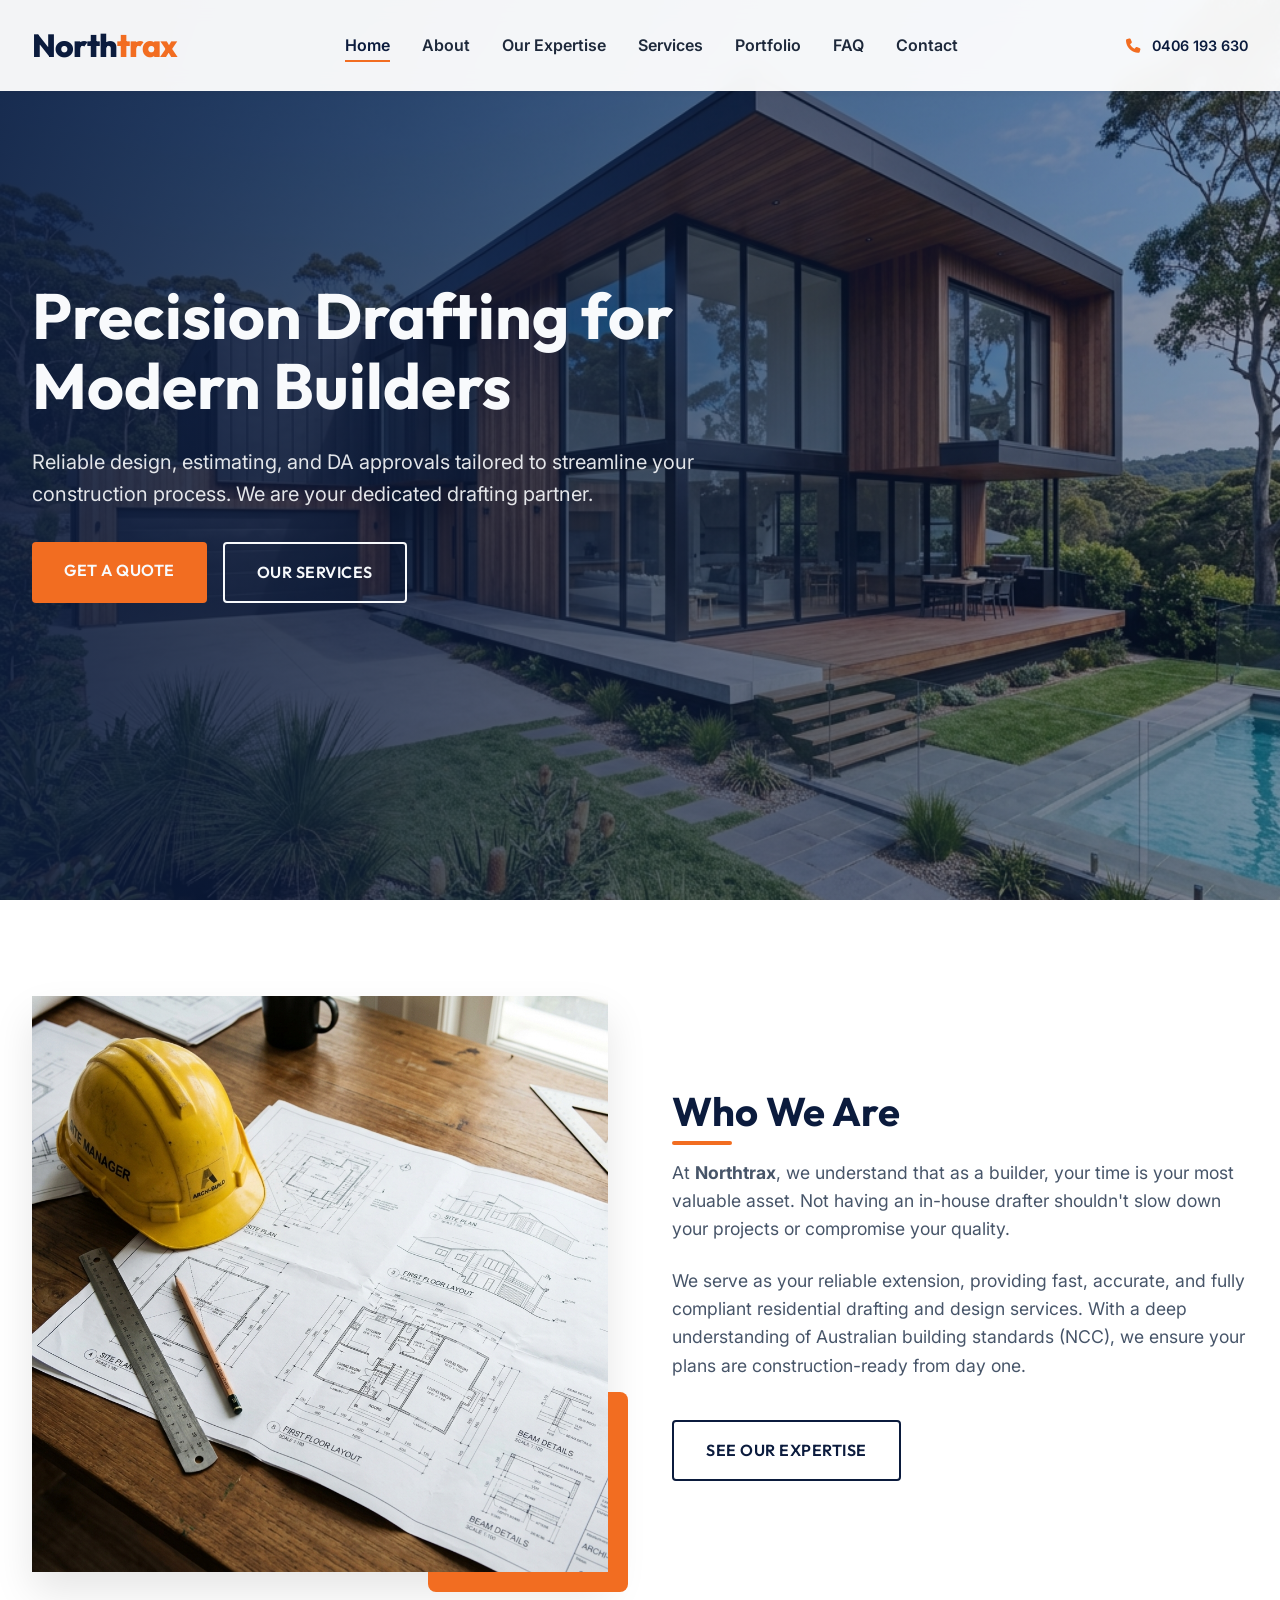
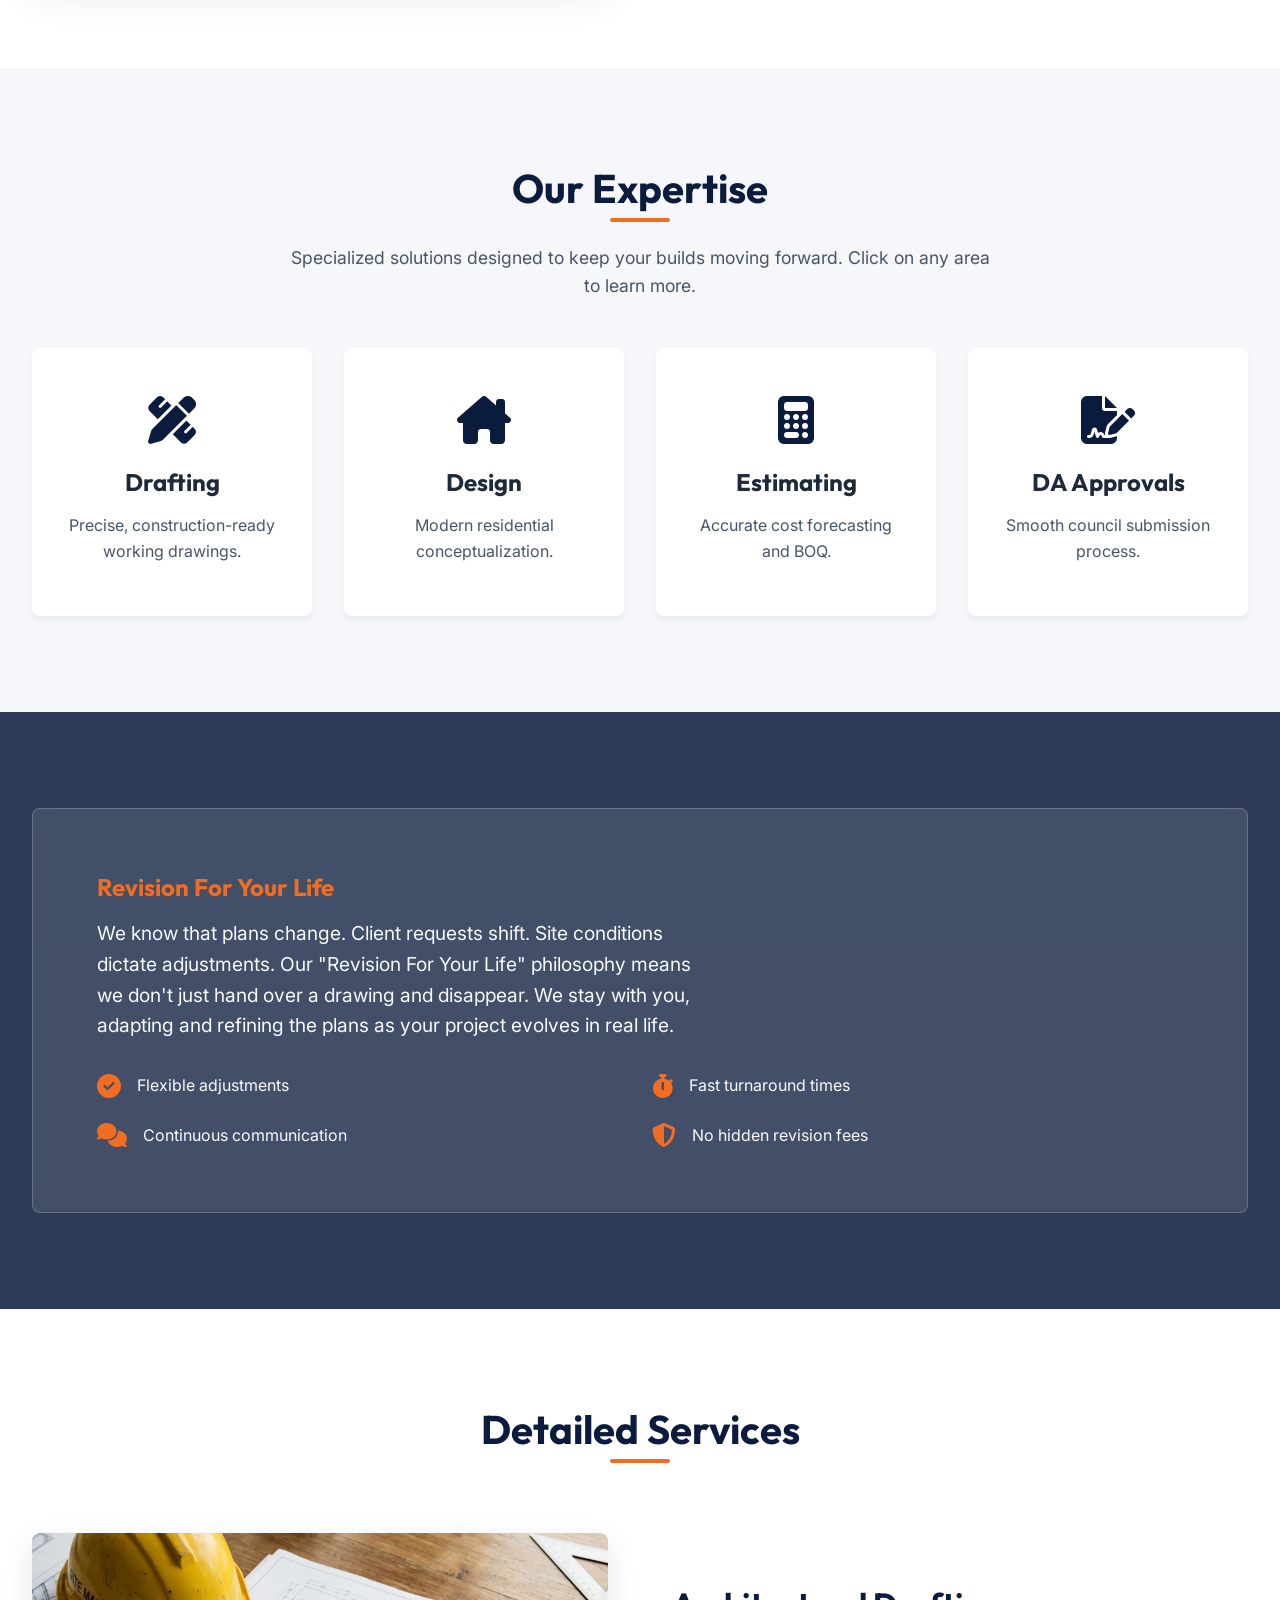
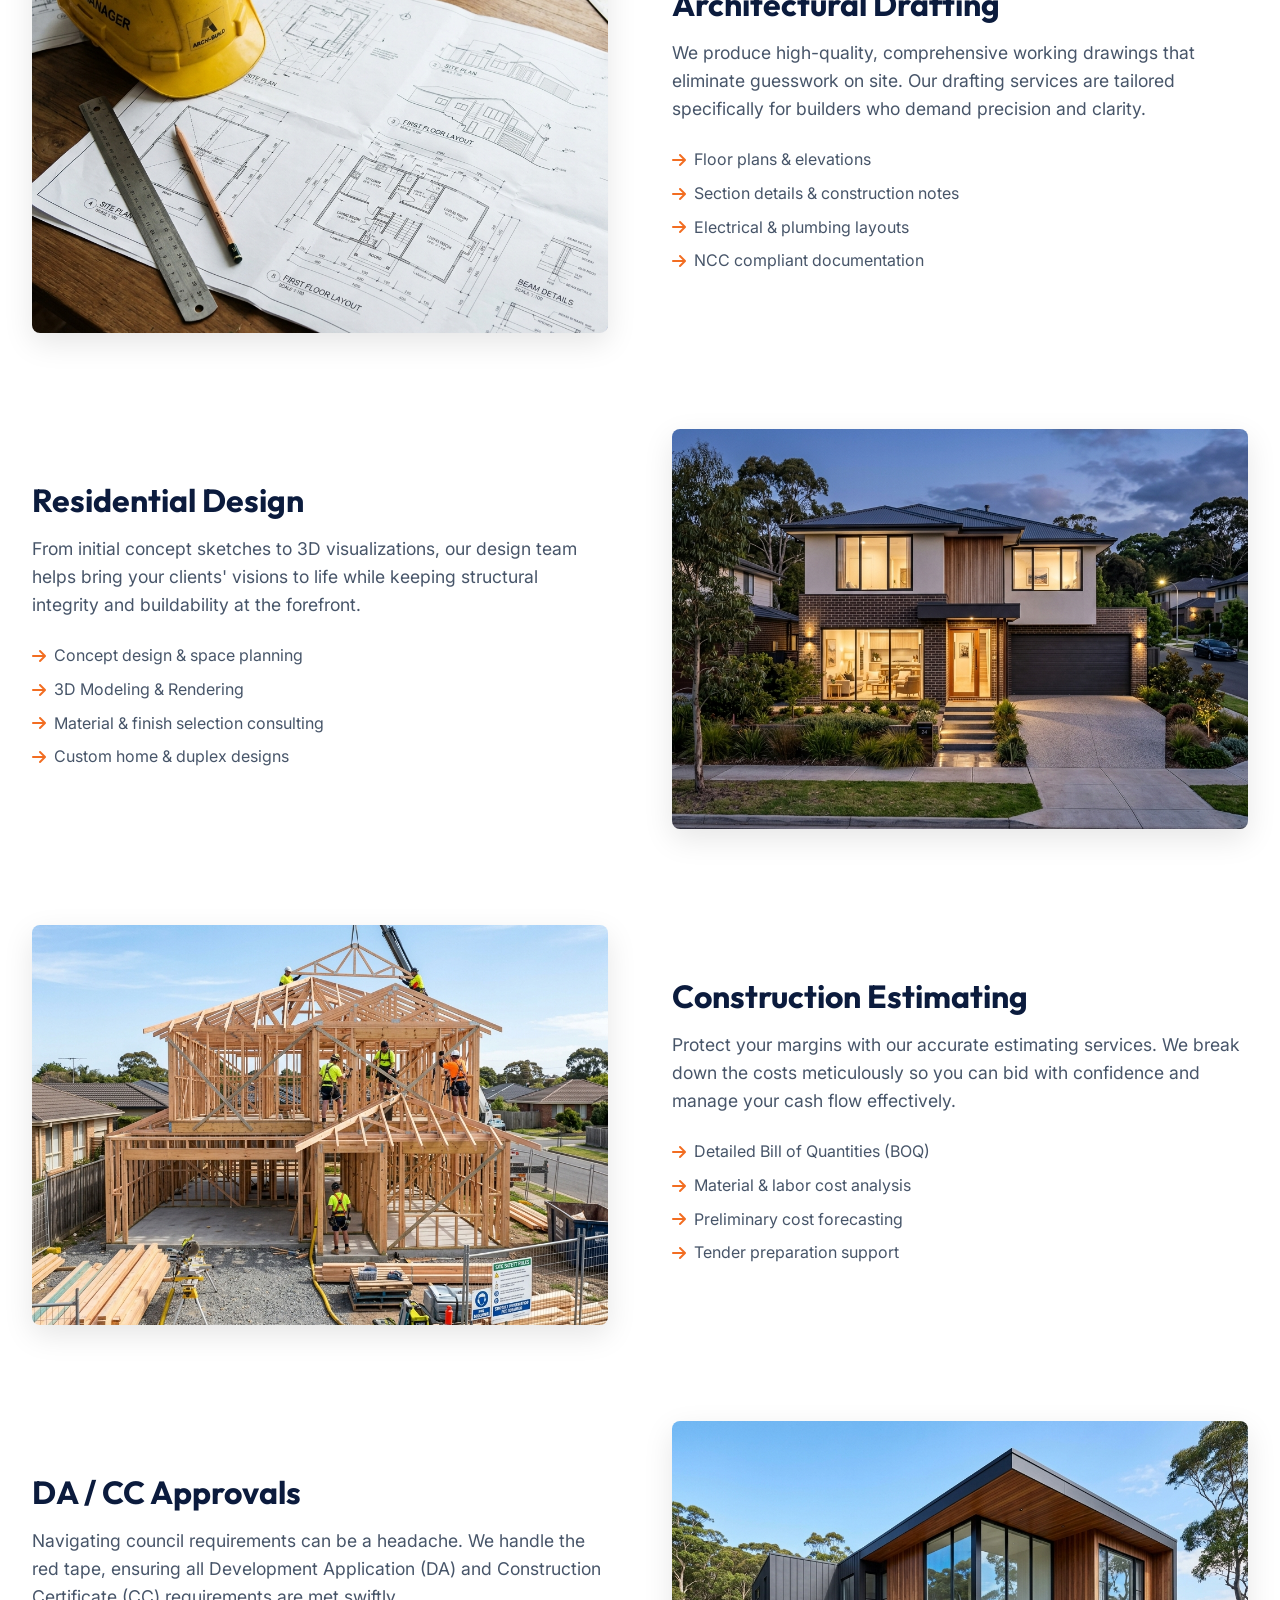
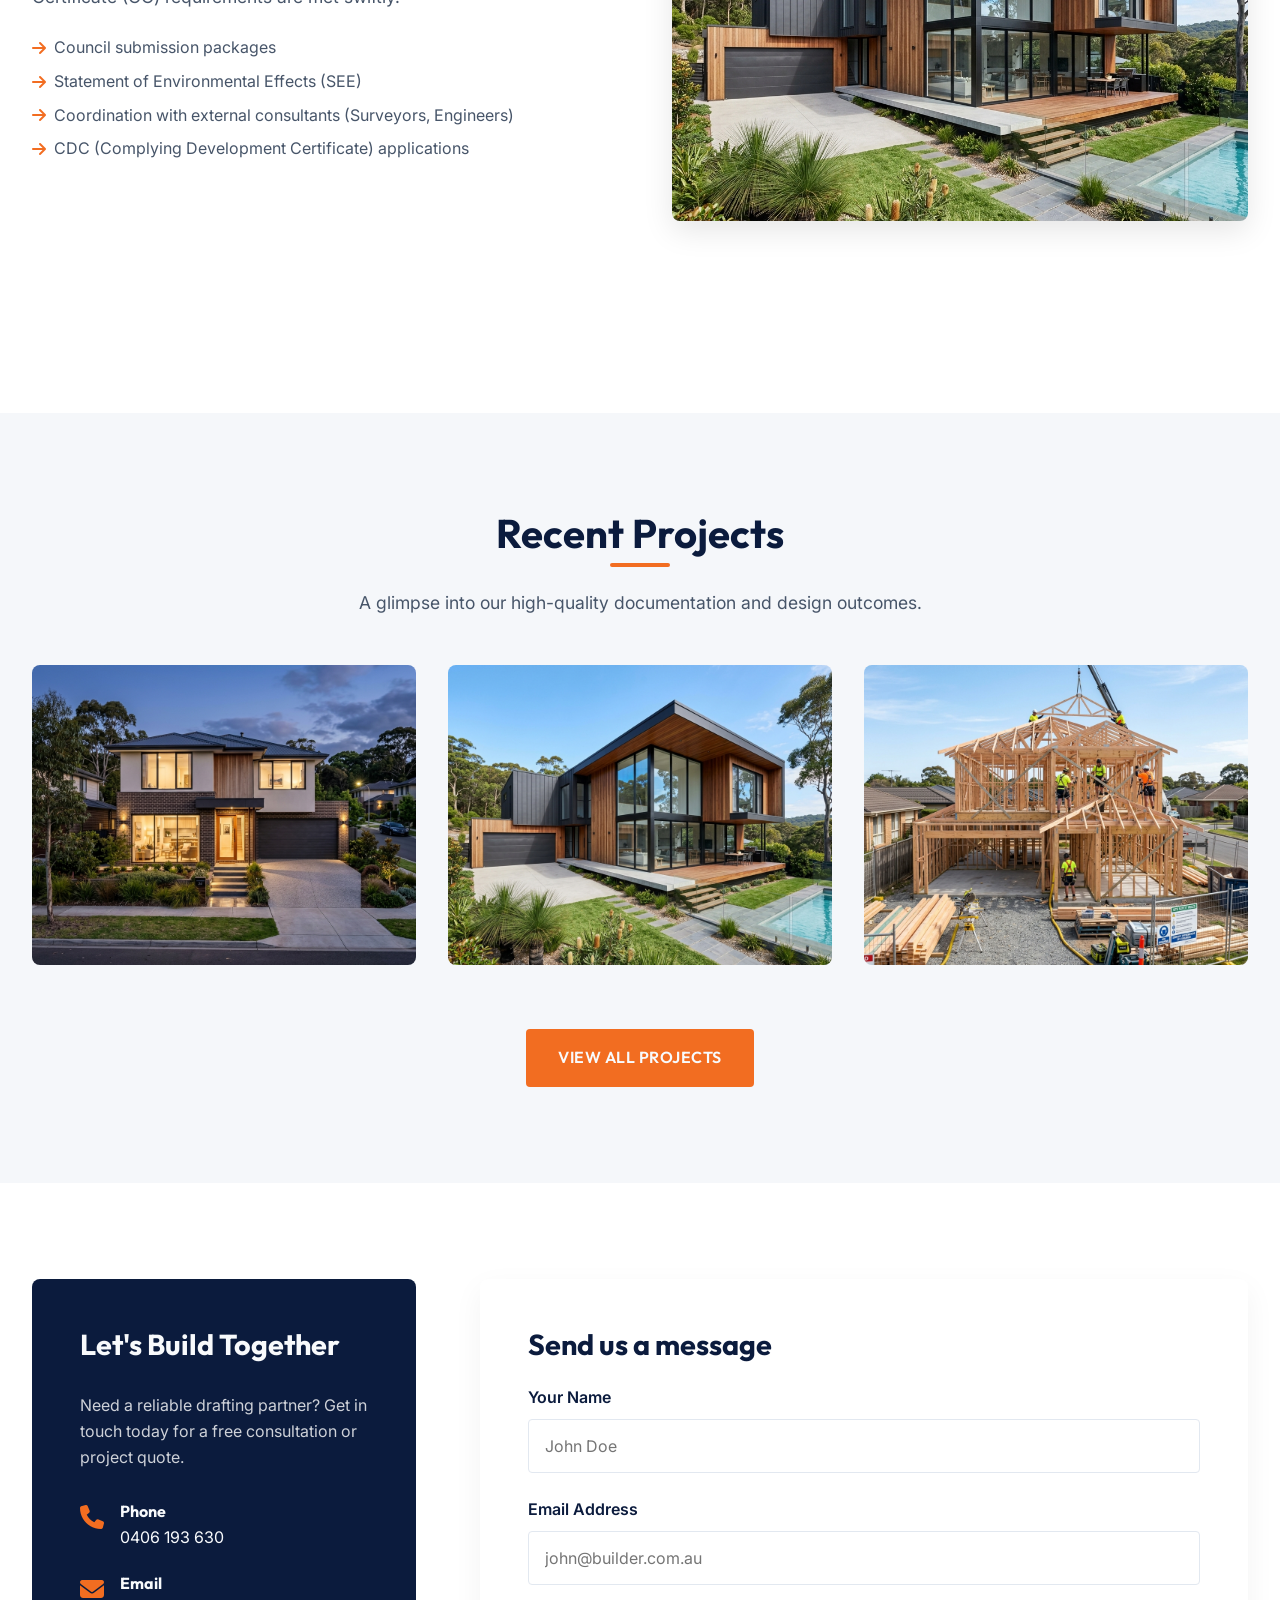
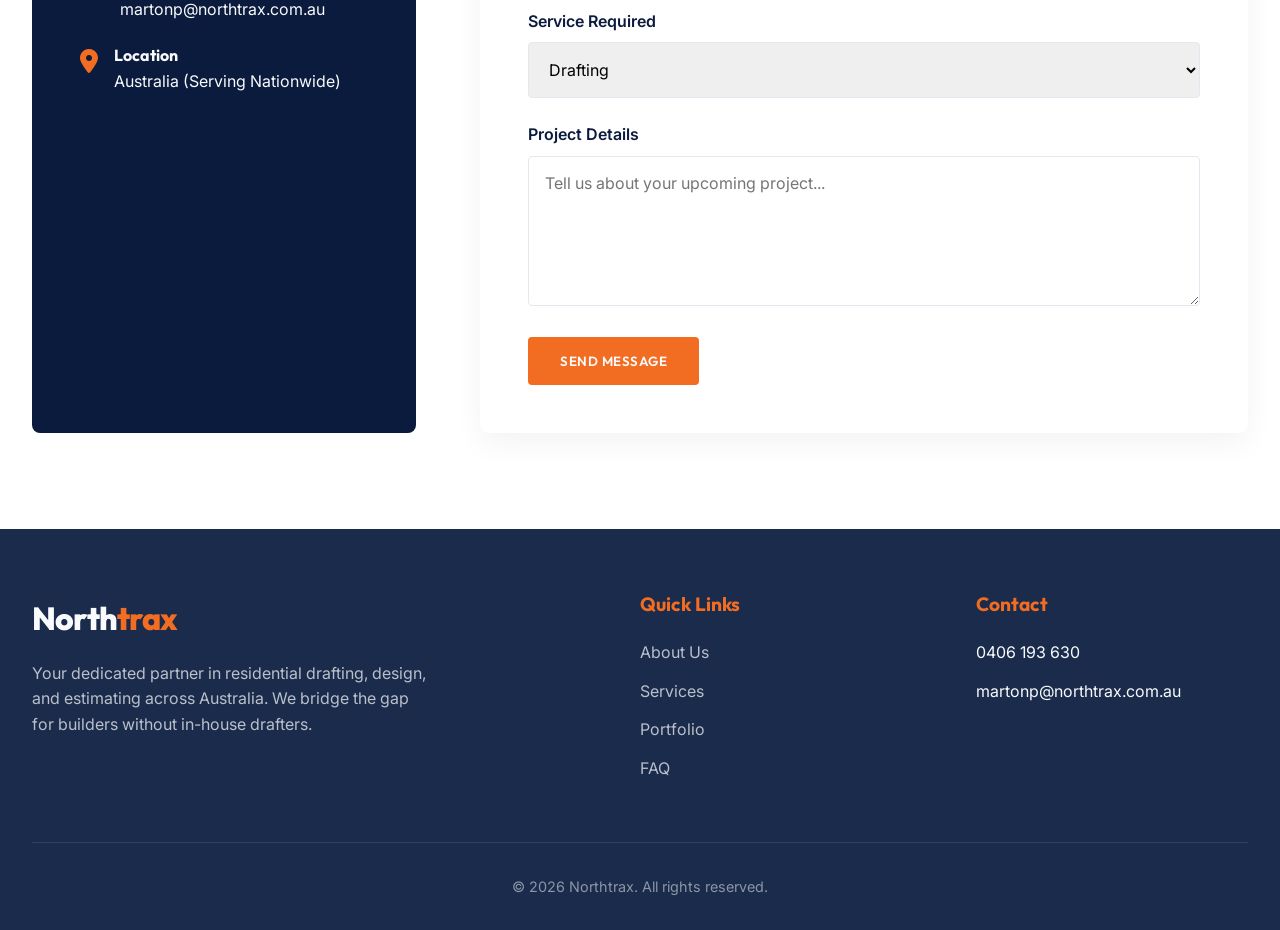
==== index.html @ 746d8e5d "Add files via upload" ====
<!DOCTYPE html>
<html lang="en">
<head>
  <meta charset="UTF-8">
  <meta name="viewport" content="width=device-width, initial-scale=1.0">
  <title>Northtrax | Professional Drafting & Design Services</title>
  <meta name="description" content="Northtrax provides reliable, precise, and professional residential drafting, design, and estimating services for builders across Australia.">
  
  <!-- Fonts -->
  <link rel="preconnect" href="https://fonts.googleapis.com">
  <link rel="preconnect" href="https://fonts.gstatic.com" crossorigin>
  <link href="https://fonts.googleapis.com/css2?family=Inter:wght@400;500;600&family=Outfit:wght@400;600;700;800&display=swap" rel="stylesheet">
  
  <!-- Icons -->
  <link rel="stylesheet" href="https://cdnjs.cloudflare.com/ajax/libs/font-awesome/6.4.0/css/all.min.css">
  
  <!-- CSS -->
  <link rel="stylesheet" href="styles.css">
</head>
<body>

  <!-- Header -->
  <header>
    <div class="nav-container">
      <a href="index.html" class="logo">North<span>trax</span></a>
      
      <nav class="nav-links">
        <a href="#home" class="active">Home</a>
        <a href="#about">About</a>
        <a href="#expertise">Our Expertise</a>
        <a href="#services">Services</a>
        <a href="portfolio.html">Portfolio</a>
        <a href="faq.html">FAQ</a>
        <a href="#contact">Contact</a>
      </nav>

      <div class="contact-info-top">
        <span><i class="fa-solid fa-phone"></i> 0406 193 630</span>
      </div>

      <div class="mobile-menu-btn">
        <i class="fa-solid fa-bars"></i>
      </div>
    </div>
  </header>

  <!-- Hero Section -->
  <section id="home" class="hero" style="background-image: url('assets/hero_bg_1779926482431.png');">
    <div class="container">
      <div class="hero-content reveal">
        <h1>Precision Drafting for Modern Builders</h1>
        <p>Reliable design, estimating, and DA approvals tailored to streamline your construction process. We are your dedicated drafting partner.</p>
        <div class="hero-btns">
          <a href="#contact" class="btn btn-primary">Get a Quote</a>
          <a href="#services" class="btn btn-outline-light">Our Services</a>
        </div>
      </div>
    </div>
  </section>

  <!-- About Section -->
  <section id="about" class="bg-white">
    <div class="container grid-2">
      <div class="about-img reveal">
        <img src="assets/about_blueprint_1779926500783.png" alt="Architectural Blueprints">
      </div>
      <div class="about-text reveal">
        <h2 class="section-title">Who We Are</h2>
        <p>At <strong>Northtrax</strong>, we understand that as a builder, your time is your most valuable asset. Not having an in-house drafter shouldn't slow down your projects or compromise your quality.</p>
        <p>We serve as your reliable extension, providing fast, accurate, and fully compliant residential drafting and design services. With a deep understanding of Australian building standards (NCC), we ensure your plans are construction-ready from day one.</p>
        <a href="#expertise" class="btn btn-outline" style="margin-top: 1rem;">See Our Expertise</a>
      </div>
    </div>
  </section>

  <!-- Our Expertise Section -->
  <section id="expertise" class="bg-light">
    <div class="container">
      <div class="text-center reveal">
        <h2 class="section-title center">Our Expertise</h2>
        <p style="margin-top: 1rem; color: var(--text-gray); font-size: 1.1rem; max-width: 700px; margin-inline: auto; margin-bottom: 3rem;">
          Specialized solutions designed to keep your builds moving forward. Click on any area to learn more.
        </p>
      </div>

      <div class="grid-4 reveal">
        <a href="#srv-drafting" class="expertise-card">
          <i class="fa-solid fa-pen-ruler expertise-icon"></i>
          <h3>Drafting</h3>
          <p style="color: var(--text-gray)">Precise, construction-ready working drawings.</p>
        </a>
        <a href="#srv-design" class="expertise-card">
          <i class="fa-solid fa-house-chimney expertise-icon"></i>
          <h3>Design</h3>
          <p style="color: var(--text-gray)">Modern residential conceptualization.</p>
        </a>
        <a href="#srv-estimating" class="expertise-card">
          <i class="fa-solid fa-calculator expertise-icon"></i>
          <h3>Estimating</h3>
          <p style="color: var(--text-gray)">Accurate cost forecasting and BOQ.</p>
        </a>
        <a href="#srv-da" class="expertise-card">
          <i class="fa-solid fa-file-signature expertise-icon"></i>
          <h3>DA Approvals</h3>
          <p style="color: var(--text-gray)">Smooth council submission process.</p>
        </a>
      </div>
    </div>
  </section>

  <!-- Revision for your life -->
  <section class="revision-section" style="background-image: url('assets/portfolio_2_1779926530004.png'); background-size: cover; background-position: center; background-attachment: fixed;">
    <div style="position: absolute; top:0; left:0; width:100%; height:100%; background: rgba(11,27,61,0.85); z-index: 1;"></div>
    <div class="container revision-content">
      <div class="revision-box reveal">
        <h2>Revision For Your Life</h2>
        <p style="font-size: 1.2rem; margin-top: 1rem; max-width: 600px;">
          We know that plans change. Client requests shift. Site conditions dictate adjustments. Our "Revision For Your Life" philosophy means we don't just hand over a drawing and disappear. We stay with you, adapting and refining the plans as your project evolves in real life.
        </p>
        <div class="revision-features">
          <div class="revision-feature">
            <i class="fa-solid fa-check-circle"></i>
            <span>Flexible adjustments</span>
          </div>
          <div class="revision-feature">
            <i class="fa-solid fa-stopwatch"></i>
            <span>Fast turnaround times</span>
          </div>
          <div class="revision-feature">
            <i class="fa-solid fa-comments"></i>
            <span>Continuous communication</span>
          </div>
          <div class="revision-feature">
            <i class="fa-solid fa-shield-halved"></i>
            <span>No hidden revision fees</span>
          </div>
        </div>
      </div>
    </div>
  </section>

  <!-- Services Detailed -->
  <section id="services" class="bg-white">
    <div class="container">
      <div class="text-center reveal" style="margin-bottom: 4rem;">
        <h2 class="section-title center">Detailed Services</h2>
      </div>

      <!-- Drafting -->
      <div id="srv-drafting" class="service-item reveal">
        <div class="service-content">
          <h3>Architectural Drafting</h3>
          <p>We produce high-quality, comprehensive working drawings that eliminate guesswork on site. Our drafting services are tailored specifically for builders who demand precision and clarity.</p>
          <ul class="service-list">
            <li><i class="fa-solid fa-arrow-right"></i> Floor plans & elevations</li>
            <li><i class="fa-solid fa-arrow-right"></i> Section details & construction notes</li>
            <li><i class="fa-solid fa-arrow-right"></i> Electrical & plumbing layouts</li>
            <li><i class="fa-solid fa-arrow-right"></i> NCC compliant documentation</li>
          </ul>
        </div>
        <div class="service-img">
          <img src="assets/about_blueprint_1779926500783.png" alt="Drafting Services">
        </div>
      </div>

      <!-- Design -->
      <div id="srv-design" class="service-item reveal">
        <div class="service-content">
          <h3>Residential Design</h3>
          <p>From initial concept sketches to 3D visualizations, our design team helps bring your clients' visions to life while keeping structural integrity and buildability at the forefront.</p>
          <ul class="service-list">
            <li><i class="fa-solid fa-arrow-right"></i> Concept design & space planning</li>
            <li><i class="fa-solid fa-arrow-right"></i> 3D Modeling & Rendering</li>
            <li><i class="fa-solid fa-arrow-right"></i> Material & finish selection consulting</li>
            <li><i class="fa-solid fa-arrow-right"></i> Custom home & duplex designs</li>
          </ul>
        </div>
        <div class="service-img">
          <img src="assets/portfolio_1_1779926516199.png" alt="Design Services">
        </div>
      </div>

      <!-- Estimating -->
      <div id="srv-estimating" class="service-item reveal">
        <div class="service-content">
          <h3>Construction Estimating</h3>
          <p>Protect your margins with our accurate estimating services. We break down the costs meticulously so you can bid with confidence and manage your cash flow effectively.</p>
          <ul class="service-list">
            <li><i class="fa-solid fa-arrow-right"></i> Detailed Bill of Quantities (BOQ)</li>
            <li><i class="fa-solid fa-arrow-right"></i> Material & labor cost analysis</li>
            <li><i class="fa-solid fa-arrow-right"></i> Preliminary cost forecasting</li>
            <li><i class="fa-solid fa-arrow-right"></i> Tender preparation support</li>
          </ul>
        </div>
        <div class="service-img">
          <img src="assets/portfolio_2_1779926530004.png" alt="Estimating Services">
        </div>
      </div>

      <!-- DA -->
      <div id="srv-da" class="service-item reveal">
        <div class="service-content">
          <h3>DA / CC Approvals</h3>
          <p>Navigating council requirements can be a headache. We handle the red tape, ensuring all Development Application (DA) and Construction Certificate (CC) requirements are met swiftly.</p>
          <ul class="service-list">
            <li><i class="fa-solid fa-arrow-right"></i> Council submission packages</li>
            <li><i class="fa-solid fa-arrow-right"></i> Statement of Environmental Effects (SEE)</li>
            <li><i class="fa-solid fa-arrow-right"></i> Coordination with external consultants (Surveyors, Engineers)</li>
            <li><i class="fa-solid fa-arrow-right"></i> CDC (Complying Development Certificate) applications</li>
          </ul>
        </div>
        <div class="service-img">
          <img src="assets/hero_bg_1779926482431.png" alt="DA Approvals">
        </div>
      </div>

    </div>
  </section>

  <!-- Portfolio Preview -->
  <section class="bg-light">
    <div class="container">
      <div class="text-center reveal">
        <h2 class="section-title center">Recent Projects</h2>
        <p style="margin-top: 1rem; color: var(--text-gray); font-size: 1.1rem;">A glimpse into our high-quality documentation and design outcomes.</p>
      </div>

      <div class="portfolio-grid reveal">
        <div class="portfolio-item">
          <img src="assets/portfolio_1_1779926516199.png" alt="Project 1">
          <div class="portfolio-overlay">
            <h3>Modern Suburbia</h3>
            <p>Design & Drafting</p>
          </div>
        </div>
        <div class="portfolio-item">
          <img src="assets/hero_bg_1779926482431.png" alt="Project 2">
          <div class="portfolio-overlay">
            <h3>Coastal Retreat</h3>
            <p>Drafting & DA</p>
          </div>
        </div>
        <div class="portfolio-item">
          <img src="assets/portfolio_2_1779926530004.png" alt="Project 3">
          <div class="portfolio-overlay">
            <h3>Urban Duplex</h3>
            <p>Estimating</p>
          </div>
        </div>
      </div>

      <div class="view-all-wrapper reveal">
        <a href="portfolio.html" class="btn btn-primary">View All Projects</a>
      </div>
    </div>
  </section>

  <!-- Contact -->
  <section id="contact" class="bg-white">
    <div class="container contact-grid">
      <div class="contact-info reveal">
        <h3>Let's Build Together</h3>
        <p style="margin-bottom: 2rem; color: rgba(255,255,255,0.8);">Need a reliable drafting partner? Get in touch today for a free consultation or project quote.</p>
        
        <div class="contact-detail">
          <i class="fa-solid fa-phone"></i>
          <div>
            <h4 style="margin-bottom: 0.2rem;">Phone</h4>
            <p>0406 193 630</p>
          </div>
        </div>
        
        <div class="contact-detail">
          <i class="fa-solid fa-envelope"></i>
          <div>
            <h4 style="margin-bottom: 0.2rem;">Email</h4>
            <p>martonp@northtrax.com.au</p>
          </div>
        </div>
        
        <div class="contact-detail">
          <i class="fa-solid fa-location-dot"></i>
          <div>
            <h4 style="margin-bottom: 0.2rem;">Location</h4>
            <p>Australia (Serving Nationwide)</p>
          </div>
        </div>
      </div>

      <div class="contact-form reveal">
        <h3 style="margin-bottom: 1.5rem; font-size: 1.8rem; color: var(--primary-navy);">Send us a message</h3>
        <form>
          <div class="form-group">
            <label for="name">Your Name</label>
            <input type="text" id="name" class="form-control" placeholder="John Doe" required>
          </div>
          <div class="form-group">
            <label for="email">Email Address</label>
            <input type="email" id="email" class="form-control" placeholder="john@builder.com.au" required>
          </div>
          <div class="form-group">
            <label for="service">Service Required</label>
            <select id="service" class="form-control">
              <option value="drafting">Drafting</option>
              <option value="design">Design</option>
              <option value="estimating">Estimating</option>
              <option value="da">DA Approvals</option>
              <option value="other">Other</option>
            </select>
          </div>
          <div class="form-group">
            <label for="message">Project Details</label>
            <textarea id="message" class="form-control" placeholder="Tell us about your upcoming project..."></textarea>
          </div>
          <button type="submit" class="btn btn-primary">Send Message</button>
        </form>
      </div>
    </div>
  </section>

  <!-- Footer -->
  <footer>
    <div class="container">
      <div class="footer-grid">
        <div class="footer-about">
          <a href="index.html" class="logo" style="color: var(--text-light);">North<span>trax</span></a>
          <p>Your dedicated partner in residential drafting, design, and estimating across Australia. We bridge the gap for builders without in-house drafters.</p>
        </div>
        <div class="footer-links">
          <h4>Quick Links</h4>
          <ul>
            <li><a href="#about">About Us</a></li>
            <li><a href="#services">Services</a></li>
            <li><a href="portfolio.html">Portfolio</a></li>
            <li><a href="faq.html">FAQ</a></li>
          </ul>
        </div>
        <div class="footer-links">
          <h4>Contact</h4>
          <ul>
            <li>0406 193 630</li>
            <li>martonp@northtrax.com.au</li>
          </ul>
        </div>
      </div>
      <div class="footer-bottom">
        <p>&copy; 2026 Northtrax. All rights reserved.</p>
      </div>
    </div>
  </footer>

  <script src="script.js"></script>
</body>
</html>
---- styles.css ----
:root {
  --primary-navy: #0B1B3D;
  --primary-navy-light: #1A2B4C;
  --accent-orange: #F26D21;
  --accent-gold: #D4AF37;
  --bg-light: #F5F7FA;
  --bg-white: #FFFFFF;
  --text-dark: #1E293B;
  --text-gray: #475569;
  --text-light: #F8FAFC;
  --border-light: #E2E8F0;
  
  --font-main: 'Inter', system-ui, -apple-system, sans-serif;
  --font-heading: 'Outfit', system-ui, -apple-system, sans-serif;
  
  --transition-fast: 0.2s ease;
  --transition-normal: 0.4s ease;
}

* {
  margin: 0;
  padding: 0;
  box-sizing: border-box;
}

body {
  font-family: var(--font-main);
  color: var(--text-dark);
  background-color: var(--bg-light);
  line-height: 1.6;
  overflow-x: hidden;
}

h1, h2, h3, h4, h5, h6 {
  font-family: var(--font-heading);
  font-weight: 700;
  line-height: 1.2;
}

a {
  text-decoration: none;
  color: inherit;
}

ul {
  list-style: none;
}

img {
  max-width: 100%;
  height: auto;
  display: block;
}

/* Utilities */
.container {
  width: 100%;
  max-width: 1280px;
  margin: 0 auto;
  padding: 0 2rem;
}

.text-center { text-align: center; }
.text-orange { color: var(--accent-orange); }
.bg-navy { background-color: var(--primary-navy); color: var(--text-light); }
.bg-white { background-color: var(--bg-white); }
.bg-light { background-color: var(--bg-light); }

.btn {
  display: inline-block;
  padding: 1rem 2rem;
  font-weight: 600;
  border-radius: 4px;
  transition: var(--transition-normal);
  cursor: pointer;
  border: none;
  font-family: var(--font-heading);
  text-transform: uppercase;
  letter-spacing: 0.5px;
}

.btn-primary {
  background-color: var(--accent-orange);
  color: var(--text-light);
}

.btn-primary:hover {
  background-color: #d15a1a;
  transform: translateY(-2px);
  box-shadow: 0 4px 12px rgba(242, 109, 33, 0.3);
}

.btn-outline {
  background-color: transparent;
  color: var(--primary-navy);
  border: 2px solid var(--primary-navy);
}

.btn-outline:hover {
  background-color: var(--primary-navy);
  color: var(--text-light);
}

.btn-outline-light {
  background-color: transparent;
  color: var(--text-light);
  border: 2px solid var(--text-light);
}

.btn-outline-light:hover {
  background-color: var(--text-light);
  color: var(--primary-navy);
}

.section-title {
  font-size: 2.5rem;
  margin-bottom: 1rem;
  color: var(--primary-navy);
  position: relative;
  display: inline-block;
}

.section-title::after {
  content: '';
  position: absolute;
  bottom: -10px;
  left: 0;
  width: 60px;
  height: 4px;
  background-color: var(--accent-orange);
  border-radius: 2px;
}

.section-title.center::after {
  left: 50%;
  transform: translateX(-50%);
}

.bg-navy .section-title {
  color: var(--text-light);
}

section {
  padding: 6rem 0;
}

/* Animations */
.reveal {
  opacity: 0;
  transform: translateY(30px);
  transition: all 0.8s ease;
}

.reveal.active {
  opacity: 1;
  transform: translateY(0);
}

/* Header & Nav */
header {
  position: fixed;
  top: 0;
  left: 0;
  width: 100%;
  z-index: 1000;
  background-color: rgba(255, 255, 255, 0.95);
  backdrop-filter: blur(10px);
  box-shadow: 0 2px 10px rgba(0, 0, 0, 0.05);
  transition: var(--transition-normal);
}

header.scrolled {
  padding: 0.5rem 0;
}

.nav-container {
  display: flex;
  justify-content: space-between;
  align-items: center;
  padding: 1.25rem 2rem;
  max-width: 1280px;
  margin: 0 auto;
}

.logo {
  font-family: var(--font-heading);
  font-size: 2rem;
  font-weight: 800;
  color: var(--primary-navy);
  letter-spacing: -1px;
}

.logo span {
  color: var(--accent-orange);
}

.nav-links {
  display: flex;
  gap: 2rem;
}

.nav-links a {
  font-weight: 600;
  color: var(--text-dark);
  transition: var(--transition-fast);
  position: relative;
}

.nav-links a::after {
  content: '';
  position: absolute;
  bottom: -4px;
  left: 0;
  width: 0;
  height: 2px;
  background-color: var(--accent-orange);
  transition: var(--transition-fast);
}

.nav-links a:hover::after, .nav-links a.active::after {
  width: 100%;
}

.nav-links a:hover, .nav-links a.active {
  color: var(--primary-navy);
}

.contact-info-top {
  display: flex;
  gap: 1.5rem;
  align-items: center;
  font-size: 0.9rem;
  font-weight: 600;
  color: var(--primary-navy);
}

.contact-info-top i {
  color: var(--accent-orange);
  margin-right: 0.5rem;
}

.mobile-menu-btn {
  display: none;
  font-size: 1.5rem;
  cursor: pointer;
  color: var(--primary-navy);
}

/* Hero Section */
.hero {
  height: 100vh;
  min-height: 600px;
  background-size: cover;
  background-position: center;
  position: relative;
  display: flex;
  align-items: center;
  margin-top: 0;
  padding-top: 80px;
}

.hero::before {
  content: '';
  position: absolute;
  top: 0;
  left: 0;
  width: 100%;
  height: 100%;
  background: linear-gradient(90deg, rgba(11, 27, 61, 0.9) 0%, rgba(11, 27, 61, 0.4) 100%);
}

.hero-content {
  position: relative;
  z-index: 10;
  max-width: 700px;
  color: var(--text-light);
}

.hero h1 {
  font-size: 4rem;
  margin-bottom: 1.5rem;
  line-height: 1.1;
}

.hero p {
  font-size: 1.25rem;
  margin-bottom: 2rem;
  opacity: 0.9;
}

.hero-btns {
  display: flex;
  gap: 1rem;
}

/* Grid Layouts */
.grid-2 {
  display: grid;
  grid-template-columns: 1fr 1fr;
  gap: 4rem;
  align-items: center;
}

.grid-3 {
  display: grid;
  grid-template-columns: repeat(3, 1fr);
  gap: 2rem;
}

.grid-4 {
  display: grid;
  grid-template-columns: repeat(4, 1fr);
  gap: 2rem;
}

/* About Section */
.about-img {
  border-radius: 8px;
  box-shadow: 0 20px 40px rgba(0,0,0,0.1);
  position: relative;
}

.about-img::after {
  content: '';
  position: absolute;
  bottom: -20px;
  right: -20px;
  width: 200px;
  height: 200px;
  background-color: var(--accent-orange);
  z-index: -1;
  border-radius: 8px;
}

.about-text h2 {
  margin-bottom: 1.5rem;
}

.about-text p {
  margin-bottom: 1.5rem;
  color: var(--text-gray);
  font-size: 1.1rem;
}

/* Our Expertise */
.expertise-card {
  background: var(--bg-white);
  padding: 3rem 2rem;
  border-radius: 8px;
  box-shadow: 0 4px 6px rgba(0,0,0,0.05);
  text-align: center;
  transition: var(--transition-normal);
  border-bottom: 4px solid transparent;
  cursor: pointer;
  height: 100%;
}

.expertise-card:hover {
  transform: translateY(-10px);
  box-shadow: 0 20px 40px rgba(0,0,0,0.1);
  border-bottom-color: var(--accent-orange);
}

.expertise-icon {
  font-size: 3rem;
  color: var(--primary-navy);
  margin-bottom: 1.5rem;
  transition: var(--transition-fast);
}

.expertise-card:hover .expertise-icon {
  color: var(--accent-orange);
  transform: scale(1.1);
}

.expertise-card h3 {
  margin-bottom: 1rem;
  font-size: 1.5rem;
}

/* Revision for your life */
.revision-section {
  position: relative;
  color: var(--text-light);
  overflow: hidden;
}

.revision-content {
  position: relative;
  z-index: 10;
}

.revision-box {
  background: rgba(255,255,255,0.1);
  backdrop-filter: blur(10px);
  padding: 4rem;
  border-radius: 8px;
  border: 1px solid rgba(255,255,255,0.2);
}

.revision-box h2 {
  color: var(--accent-orange);
}

.revision-features {
  margin-top: 2rem;
  display: grid;
  grid-template-columns: 1fr 1fr;
  gap: 1.5rem;
}

.revision-feature {
  display: flex;
  align-items: center;
  gap: 1rem;
}

.revision-feature i {
  color: var(--accent-orange);
  font-size: 1.5rem;
}

/* Services Detail Section */
.service-item {
  display: grid;
  grid-template-columns: 1fr 1fr;
  gap: 4rem;
  align-items: center;
  margin-bottom: 6rem;
}

.service-item:nth-child(even) {
  direction: rtl;
}

.service-item:nth-child(even) .service-content {
  direction: ltr;
}

.service-content h3 {
  font-size: 2rem;
  color: var(--primary-navy);
  margin-bottom: 1rem;
}

.service-content p {
  color: var(--text-gray);
  margin-bottom: 1.5rem;
  font-size: 1.1rem;
}

.service-list li {
  margin-bottom: 0.5rem;
  display: flex;
  align-items: center;
  gap: 0.5rem;
  color: var(--text-gray);
}

.service-list li i {
  color: var(--accent-orange);
}

.service-img {
  border-radius: 8px;
  overflow: hidden;
  box-shadow: 0 10px 30px rgba(0,0,0,0.1);
}

.service-img img {
  width: 100%;
  height: 400px;
  object-fit: cover;
  transition: transform 0.5s ease;
}

.service-item:hover .service-img img {
  transform: scale(1.05);
}

/* Portfolio Preview */
.portfolio-grid {
  display: grid;
  grid-template-columns: repeat(auto-fill, minmax(350px, 1fr));
  gap: 2rem;
  margin-top: 3rem;
}

.portfolio-item {
  position: relative;
  border-radius: 8px;
  overflow: hidden;
  group;
  cursor: pointer;
}

.portfolio-item img {
  width: 100%;
  height: 300px;
  object-fit: cover;
  transition: transform 0.6s ease;
}

.portfolio-overlay {
  position: absolute;
  top: 0;
  left: 0;
  width: 100%;
  height: 100%;
  background: linear-gradient(to top, rgba(11, 27, 61, 0.9), transparent);
  display: flex;
  flex-direction: column;
  justify-content: flex-end;
  padding: 2rem;
  opacity: 0;
  transition: all 0.4s ease;
}

.portfolio-item:hover img {
  transform: scale(1.1);
}

.portfolio-item:hover .portfolio-overlay {
  opacity: 1;
}

.portfolio-overlay h3 {
  color: var(--text-light);
  margin-bottom: 0.5rem;
  transform: translateY(20px);
  transition: transform 0.4s ease;
}

.portfolio-overlay p {
  color: var(--accent-orange);
  font-weight: 600;
  transform: translateY(20px);
  transition: transform 0.4s ease 0.1s;
}

.portfolio-item:hover .portfolio-overlay h3,
.portfolio-item:hover .portfolio-overlay p {
  transform: translateY(0);
}

.view-all-wrapper {
  margin-top: 4rem;
  text-align: center;
}

/* Contact Section */
.contact-grid {
  display: grid;
  grid-template-columns: 1fr 2fr;
  gap: 4rem;
}

.contact-info {
  background: var(--primary-navy);
  color: var(--text-light);
  padding: 3rem;
  border-radius: 8px;
}

.contact-info h3 {
  margin-bottom: 2rem;
  font-size: 1.8rem;
}

.contact-detail {
  display: flex;
  align-items: flex-start;
  gap: 1rem;
  margin-bottom: 1.5rem;
}

.contact-detail i {
  color: var(--accent-orange);
  font-size: 1.5rem;
  margin-top: 0.2rem;
}

.contact-form {
  background: var(--bg-white);
  padding: 3rem;
  border-radius: 8px;
  box-shadow: 0 10px 30px rgba(0,0,0,0.05);
}

.form-group {
  margin-bottom: 1.5rem;
}

.form-group label {
  display: block;
  margin-bottom: 0.5rem;
  font-weight: 600;
  color: var(--primary-navy);
}

.form-control {
  width: 100%;
  padding: 1rem;
  border: 1px solid var(--border-light);
  border-radius: 4px;
  font-family: inherit;
  font-size: 1rem;
  transition: var(--transition-fast);
}

.form-control:focus {
  outline: none;
  border-color: var(--accent-orange);
  box-shadow: 0 0 0 3px rgba(242, 109, 33, 0.1);
}

textarea.form-control {
  resize: vertical;
  min-height: 150px;
}

/* Footer */
footer {
  background: var(--primary-navy-light);
  color: var(--text-light);
  padding: 4rem 0 2rem;
}

.footer-grid {
  display: grid;
  grid-template-columns: 2fr 1fr 1fr;
  gap: 4rem;
  margin-bottom: 3rem;
}

.footer-about p {
  color: rgba(255,255,255,0.7);
  margin-top: 1rem;
  max-width: 400px;
}

.footer-links h4 {
  font-size: 1.2rem;
  margin-bottom: 1.5rem;
  color: var(--accent-orange);
}

.footer-links ul li {
  margin-bottom: 0.8rem;
}

.footer-links a {
  color: rgba(255,255,255,0.7);
  transition: var(--transition-fast);
}

.footer-links a:hover {
  color: var(--accent-orange);
  padding-left: 5px;
}

.footer-bottom {
  text-align: center;
  padding-top: 2rem;
  border-top: 1px solid rgba(255,255,255,0.1);
  color: rgba(255,255,255,0.5);
  font-size: 0.9rem;
}

/* Page Header (for subpages) */
.page-header {
  padding: 150px 0 80px;
  background: var(--primary-navy);
  color: var(--text-light);
  text-align: center;
}

.page-header h1 {
  font-size: 3rem;
  margin-bottom: 1rem;
}

.page-header p {
  font-size: 1.2rem;
  color: rgba(255,255,255,0.8);
  max-width: 600px;
  margin: 0 auto;
}

/* FAQ Accordion */
.faq-container {
  max-width: 800px;
  margin: 0 auto;
}

.accordion-item {
  background: var(--bg-white);
  border-radius: 8px;
  margin-bottom: 1rem;
  box-shadow: 0 4px 6px rgba(0,0,0,0.05);
  overflow: hidden;
}

.accordion-header {
  padding: 1.5rem 2rem;
  cursor: pointer;
  display: flex;
  justify-content: space-between;
  align-items: center;
  font-weight: 600;
  font-size: 1.1rem;
  color: var(--primary-navy);
  transition: var(--transition-fast);
}

.accordion-header:hover {
  color: var(--accent-orange);
}

.accordion-header i {
  transition: transform 0.3s ease;
}

.accordion-item.active .accordion-header i {
  transform: rotate(180deg);
  color: var(--accent-orange);
}

.accordion-content {
  padding: 0 2rem;
  max-height: 0;
  overflow: hidden;
  transition: max-height 0.3s ease, padding 0.3s ease;
  color: var(--text-gray);
}

.accordion-item.active .accordion-content {
  padding: 0 2rem 1.5rem;
  max-height: 500px;
}

/* Responsive */
@media (max-width: 1024px) {
  .hero h1 { font-size: 3rem; }
  .grid-4 { grid-template-columns: repeat(2, 1fr); }
  .service-item, .service-item:nth-child(even) {
    grid-template-columns: 1fr;
    gap: 2rem;
    direction: ltr;
  }
}

@media (max-width: 768px) {
  .nav-links, .contact-info-top {
    display: none;
  }
  
  .mobile-menu-btn {
    display: block;
  }
  
  .grid-2, .grid-3, .contact-grid, .footer-grid {
    grid-template-columns: 1fr;
  }
  
  .hero h1 { font-size: 2.5rem; }
  .section-title { font-size: 2rem; }
  
  /* Mobile Menu Active */
  .nav-links.active {
    display: flex;
    flex-direction: column;
    position: absolute;
    top: 100%;
    left: 0;
    width: 100%;
    background: var(--bg-white);
    padding: 2rem;
    box-shadow: 0 10px 20px rgba(0,0,0,0.1);
  }
}
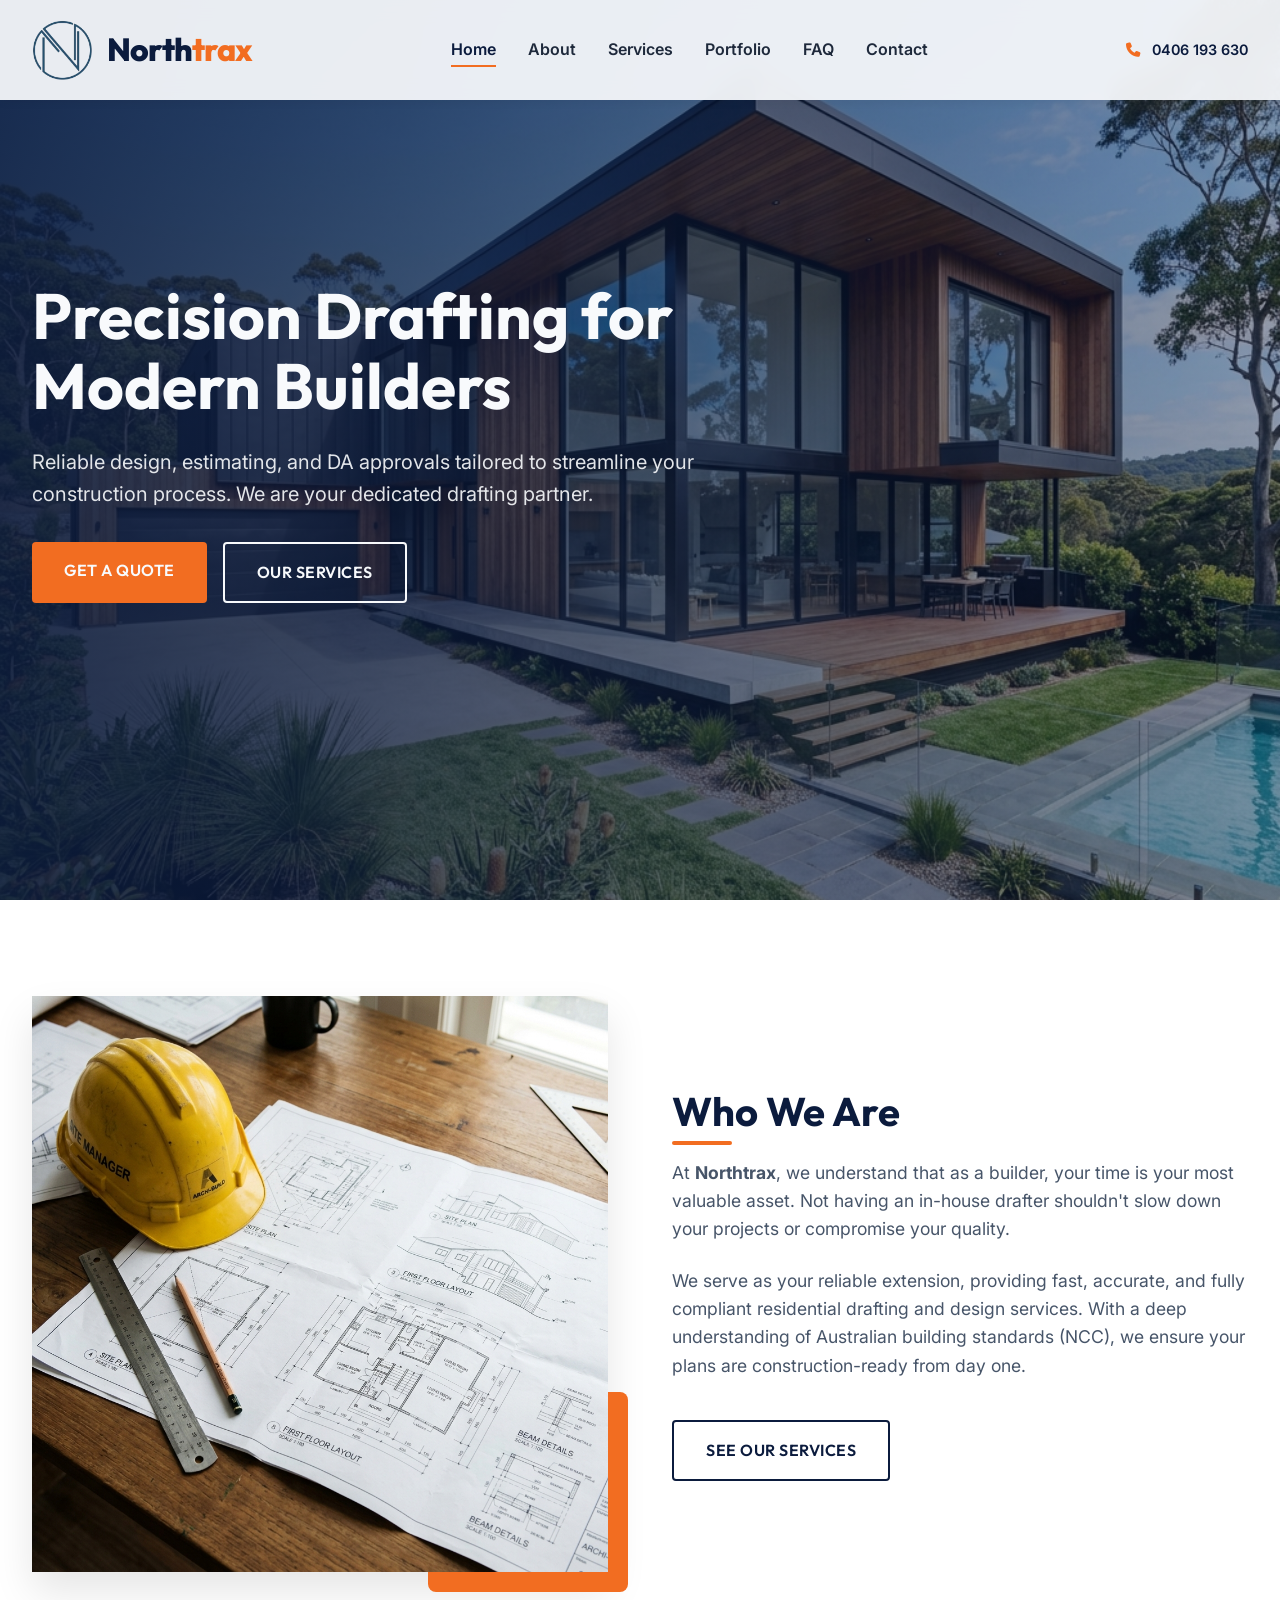
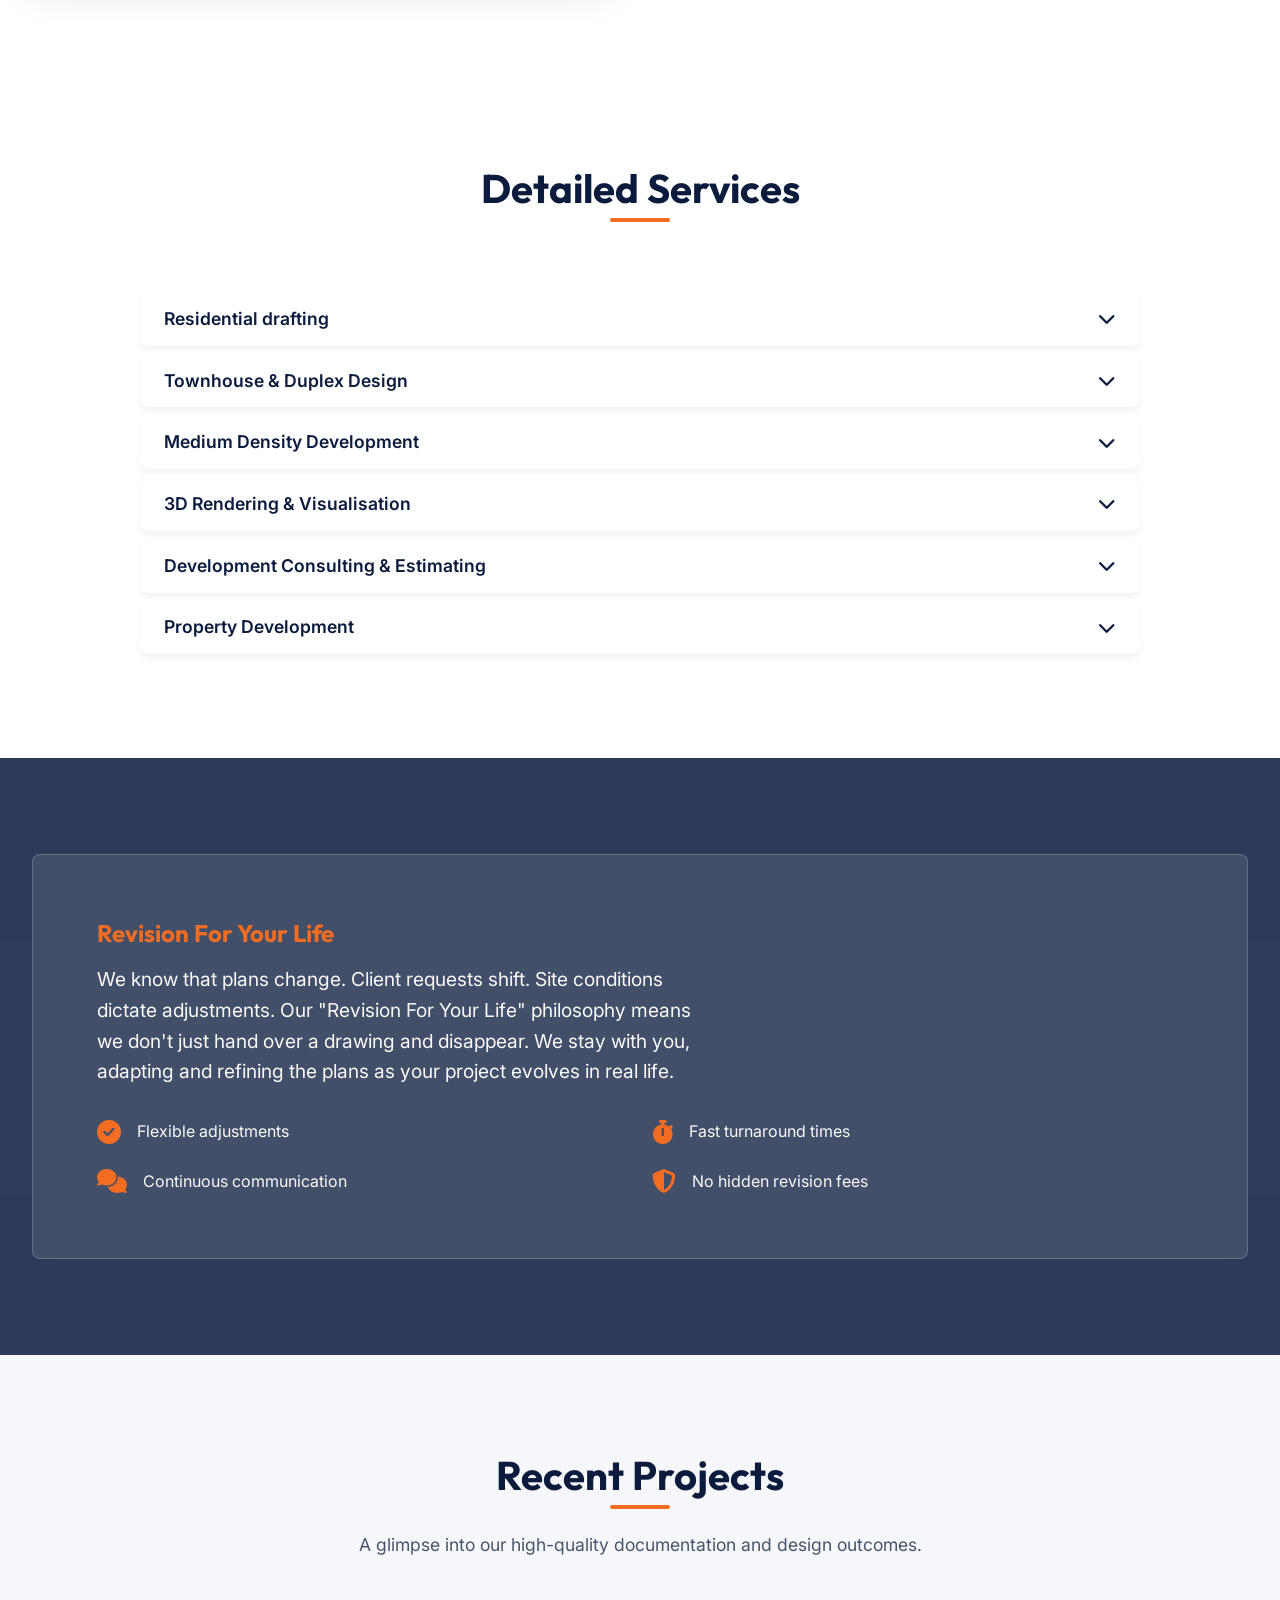
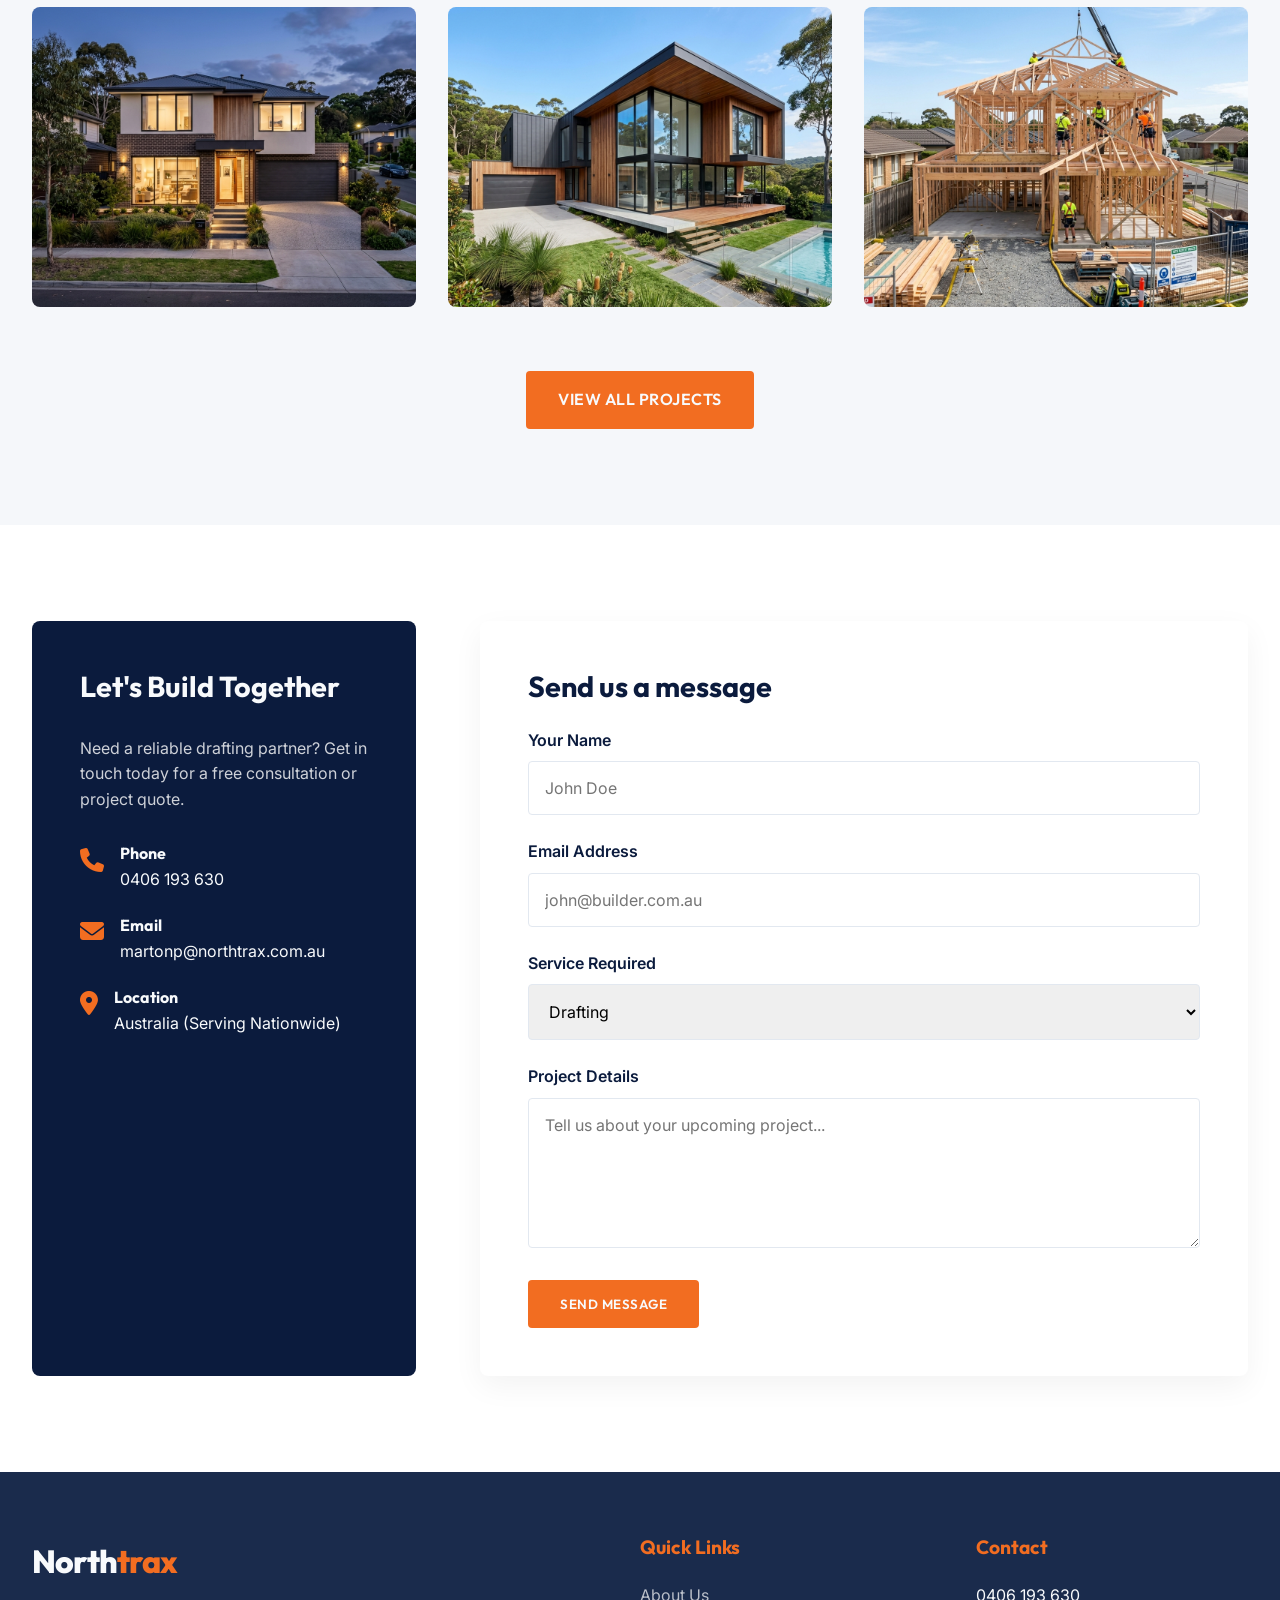
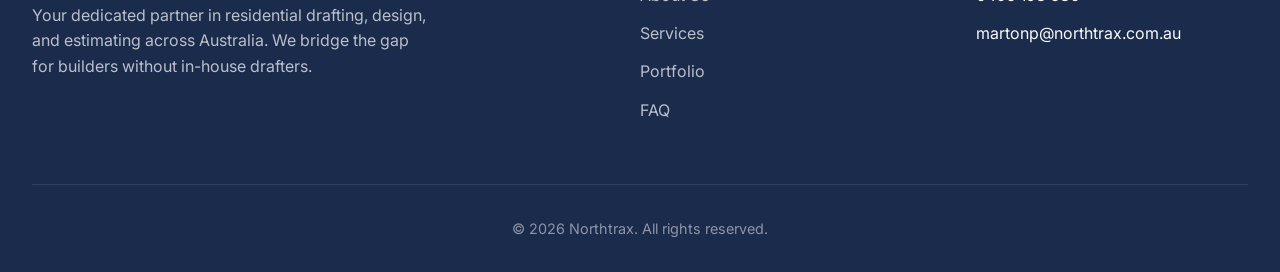
==== commit 6f61d9b5: "Markup" ====
--- a/index.html
+++ b/index.html
@@ -22,12 +22,14 @@
   <!-- Header -->
   <header>
     <div class="nav-container">
-      <a href="index.html" class="logo">North<span>trax</span></a>
+      <a href="index.html" class="logo" style="display: flex; align-items: center; gap: 15px;">
+        <img src="assets/logo.png" alt="Northtrax Logo" style="height: 60px; width: auto;">
+        <div style="display: inline-block;">North<span>trax</span></div>
+      </a>
       
       <nav class="nav-links">
         <a href="#home" class="active">Home</a>
         <a href="#about">About</a>
-        <a href="#expertise">Our Expertise</a>
         <a href="#services">Services</a>
         <a href="portfolio.html">Portfolio</a>
         <a href="faq.html">FAQ</a>
@@ -68,42 +70,164 @@
         <h2 class="section-title">Who We Are</h2>
         <p>At <strong>Northtrax</strong>, we understand that as a builder, your time is your most valuable asset. Not having an in-house drafter shouldn't slow down your projects or compromise your quality.</p>
         <p>We serve as your reliable extension, providing fast, accurate, and fully compliant residential drafting and design services. With a deep understanding of Australian building standards (NCC), we ensure your plans are construction-ready from day one.</p>
-        <a href="#expertise" class="btn btn-outline" style="margin-top: 1rem;">See Our Expertise</a>
-      </div>
-    </div>
-  </section>
-
-  <!-- Our Expertise Section -->
-  <section id="expertise" class="bg-light">
+        <a href="#services" class="btn btn-outline" style="margin-top: 1rem;">See Our Services</a>
+      </div>
+    </div>
+  </section>
+
+  <!-- Services Detailed -->
+  <section id="services" class="bg-white">
     <div class="container">
-      <div class="text-center reveal">
-        <h2 class="section-title center">Our Expertise</h2>
-        <p style="margin-top: 1rem; color: var(--text-gray); font-size: 1.1rem; max-width: 700px; margin-inline: auto; margin-bottom: 3rem;">
-          Specialized solutions designed to keep your builds moving forward. Click on any area to learn more.
-        </p>
-      </div>
-
-      <div class="grid-4 reveal">
-        <a href="#srv-drafting" class="expertise-card">
-          <i class="fa-solid fa-pen-ruler expertise-icon"></i>
-          <h3>Drafting</h3>
-          <p style="color: var(--text-gray)">Precise, construction-ready working drawings.</p>
-        </a>
-        <a href="#srv-design" class="expertise-card">
-          <i class="fa-solid fa-house-chimney expertise-icon"></i>
-          <h3>Design</h3>
-          <p style="color: var(--text-gray)">Modern residential conceptualization.</p>
-        </a>
-        <a href="#srv-estimating" class="expertise-card">
-          <i class="fa-solid fa-calculator expertise-icon"></i>
-          <h3>Estimating</h3>
-          <p style="color: var(--text-gray)">Accurate cost forecasting and BOQ.</p>
-        </a>
-        <a href="#srv-da" class="expertise-card">
-          <i class="fa-solid fa-file-signature expertise-icon"></i>
-          <h3>DA Approvals</h3>
-          <p style="color: var(--text-gray)">Smooth council submission process.</p>
-        </a>
+      <div class="text-center reveal" style="margin-bottom: 4rem;">
+        <h2 class="section-title center">Detailed Services</h2>
+      </div>
+
+      <div class="faq-container" style="max-width: 1000px;"> <!-- Increased max-width for services -->
+        
+        <!-- Service 1 -->
+        <div class="accordion-item">
+          <div class="accordion-header">
+            Residential drafting
+            <i class="fa-solid fa-chevron-down"></i>
+          </div>
+          <div class="accordion-content">
+            <div id="srv-drafting" class="service-item" style="margin: 0;">
+              <div class="service-content">
+                <p>We produce high-quality, comprehensive working drawings that eliminate guesswork on site. Our drafting services are tailored specifically for builders who demand precision and clarity.</p>
+                <ul class="service-list">
+                  <li><i class="fa-solid fa-arrow-right"></i> Floor plans & elevations</li>
+                  <li><i class="fa-solid fa-arrow-right"></i> Section details & construction notes</li>
+                  <li><i class="fa-solid fa-arrow-right"></i> Electrical & plumbing layouts</li>
+                  <li><i class="fa-solid fa-arrow-right"></i> NCC compliant documentation</li>
+                </ul>
+              </div>
+              <div class="service-img">
+                <img src="assets/srv_drafting_1781744736306.png" alt="Residential drafting">
+              </div>
+            </div>
+          </div>
+        </div>
+
+        <!-- Service 2 -->
+        <div class="accordion-item">
+          <div class="accordion-header">
+            Townhouse & Duplex Design
+            <i class="fa-solid fa-chevron-down"></i>
+          </div>
+          <div class="accordion-content">
+            <div id="srv-townhouse-duplex" class="service-item" style="margin: 0;">
+              <div class="service-content">
+                <p>We design multi-dwelling homes built for narrow and high-value blocks — from single dwellings to attached terraces — balancing buildability, privacy, and street appeal.</p>
+                <ul class="service-list">
+                  <li><i class="fa-solid fa-arrow-right"></i> Single, attached & terrace layouts</li>
+                  <li><i class="fa-solid fa-arrow-right"></i> Optimised floor plans for tight sites</li>
+                  <li><i class="fa-solid fa-arrow-right"></i> Privacy & solar access planning</li>
+                  <li><i class="fa-solid fa-arrow-right"></i> Council-ready design packages</li>
+                </ul>
+              </div>
+              <div class="service-img">
+                <img src="assets/srv_townhouse_1781744755090.png" alt="Townhouse & Duplex Design">
+              </div>
+            </div>
+          </div>
+        </div>
+
+        <!-- Service 3 -->
+        <div class="accordion-item">
+          <div class="accordion-header">
+            Medium Density Development
+            <i class="fa-solid fa-chevron-down"></i>
+          </div>
+          <div class="accordion-content">
+            <div id="srv-medium-density" class="service-item" style="margin: 0;">
+              <div class="service-content">
+                <p>We specialise in low-rise medium density projects — townhouses, dual occupancies, and villa developments — designed to meet NSW Low Rise Housing Diversity Code requirements.</p>
+                <ul class="service-list">
+                  <li><i class="fa-solid fa-arrow-right"></i> Dual occupancy & multi-dwelling design</li>
+                  <li><i class="fa-solid fa-arrow-right"></i> Low Rise Housing Diversity Code compliance</li>
+                  <li><i class="fa-solid fa-arrow-right"></i> Yield & feasibility-driven planning</li>
+                  <li><i class="fa-solid fa-arrow-right"></i> DA & CDC pathway documentation</li>
+                </ul>
+              </div>
+              <div class="service-img">
+                <img src="assets/srv_medium_density_1781744768764.png" alt="Medium Density Development">
+              </div>
+            </div>
+          </div>
+        </div>
+
+        <!-- Service 4 -->
+        <div class="accordion-item">
+          <div class="accordion-header">
+            3D Rendering & Visualisation
+            <i class="fa-solid fa-chevron-down"></i>
+          </div>
+          <div class="accordion-content">
+            <div id="srv-3d-rendering" class="service-item" style="margin: 0;">
+              <div class="service-content">
+                <p>We bring designs to life with photorealistic 3D visuals before a single brick is laid — helping you sell faster and secure approvals with confidence.</p>
+                <ul class="service-list">
+                  <li><i class="fa-solid fa-arrow-right"></i> Photorealistic exterior & interior renders</li>
+                  <li><i class="fa-solid fa-arrow-right"></i> Marketing-ready imagery for sales</li>
+                  <li><i class="fa-solid fa-arrow-right"></i> Design walkthroughs for clients</li>
+                  <li><i class="fa-solid fa-arrow-right"></i> Visuals to support approval submissions</li>
+                </ul>
+              </div>
+              <div class="service-img">
+                <img src="assets/srv_3d_render_1781744783478.png" alt="3D Rendering & Visualisation">
+              </div>
+            </div>
+          </div>
+        </div>
+
+        <!-- Service 5 -->
+        <div class="accordion-item">
+          <div class="accordion-header">
+            Development Consulting & Estimating
+            <i class="fa-solid fa-chevron-down"></i>
+          </div>
+          <div class="accordion-content">
+            <div id="srv-consulting-estimating" class="service-item" style="margin: 0;">
+              <div class="service-content">
+                <p>We help you understand what your site can deliver and what it will cost — combining planning advice with accurate cost estimates so you can invest with clarity.</p>
+                <ul class="service-list">
+                  <li><i class="fa-solid fa-arrow-right"></i> Site feasibility & highest-use analysis</li>
+                  <li><i class="fa-solid fa-arrow-right"></i> DA vs CDC pathway advice</li>
+                  <li><i class="fa-solid fa-arrow-right"></i> Detailed quantity take-offs</li>
+                  <li><i class="fa-solid fa-arrow-right"></i> Construction cost estimating</li>
+                </ul>
+              </div>
+              <div class="service-img">
+                <img src="assets/srv_consulting_1781744797704.png" alt="Development Consulting & Estimating">
+              </div>
+            </div>
+          </div>
+        </div>
+
+        <!-- Service 6 -->
+        <div class="accordion-item">
+          <div class="accordion-header">
+            Property Development
+            <i class="fa-solid fa-chevron-down"></i>
+          </div>
+          <div class="accordion-content">
+            <div id="srv-property-development" class="service-item" style="margin: 0;">
+              <div class="service-content">
+                <p>We support your project end-to-end — from raw land to a completed build — managing design, approvals, and delivery so you have a single trusted partner throughout.</p>
+                <ul class="service-list">
+                  <li><i class="fa-solid fa-arrow-right"></i> Land assessment & acquisition support</li>
+                  <li><i class="fa-solid fa-arrow-right"></i> Full design-to-approval management</li>
+                  <li><i class="fa-solid fa-arrow-right"></i> Builder & consultant coordination</li>
+                  <li><i class="fa-solid fa-arrow-right"></i> End-to-end project delivery</li>
+                </ul>
+              </div>
+              <div class="service-img">
+                <img src="assets/srv_property_dev_1781744816630.png" alt="Property Development">
+              </div>
+            </div>
+          </div>
+        </div>
+
       </div>
     </div>
   </section>
@@ -139,84 +263,6 @@
     </div>
   </section>
 
-  <!-- Services Detailed -->
-  <section id="services" class="bg-white">
-    <div class="container">
-      <div class="text-center reveal" style="margin-bottom: 4rem;">
-        <h2 class="section-title center">Detailed Services</h2>
-      </div>
-
-      <!-- Drafting -->
-      <div id="srv-drafting" class="service-item reveal">
-        <div class="service-content">
-          <h3>Architectural Drafting</h3>
-          <p>We produce high-quality, comprehensive working drawings that eliminate guesswork on site. Our drafting services are tailored specifically for builders who demand precision and clarity.</p>
-          <ul class="service-list">
-            <li><i class="fa-solid fa-arrow-right"></i> Floor plans & elevations</li>
-            <li><i class="fa-solid fa-arrow-right"></i> Section details & construction notes</li>
-            <li><i class="fa-solid fa-arrow-right"></i> Electrical & plumbing layouts</li>
-            <li><i class="fa-solid fa-arrow-right"></i> NCC compliant documentation</li>
-          </ul>
-        </div>
-        <div class="service-img">
-          <img src="assets/about_blueprint_1779926500783.png" alt="Drafting Services">
-        </div>
-      </div>
-
-      <!-- Design -->
-      <div id="srv-design" class="service-item reveal">
-        <div class="service-content">
-          <h3>Residential Design</h3>
-          <p>From initial concept sketches to 3D visualizations, our design team helps bring your clients' visions to life while keeping structural integrity and buildability at the forefront.</p>
-          <ul class="service-list">
-            <li><i class="fa-solid fa-arrow-right"></i> Concept design & space planning</li>
-            <li><i class="fa-solid fa-arrow-right"></i> 3D Modeling & Rendering</li>
-            <li><i class="fa-solid fa-arrow-right"></i> Material & finish selection consulting</li>
-            <li><i class="fa-solid fa-arrow-right"></i> Custom home & duplex designs</li>
-          </ul>
-        </div>
-        <div class="service-img">
-          <img src="assets/portfolio_1_1779926516199.png" alt="Design Services">
-        </div>
-      </div>
-
-      <!-- Estimating -->
-      <div id="srv-estimating" class="service-item reveal">
-        <div class="service-content">
-          <h3>Construction Estimating</h3>
-          <p>Protect your margins with our accurate estimating services. We break down the costs meticulously so you can bid with confidence and manage your cash flow effectively.</p>
-          <ul class="service-list">
-            <li><i class="fa-solid fa-arrow-right"></i> Detailed Bill of Quantities (BOQ)</li>
-            <li><i class="fa-solid fa-arrow-right"></i> Material & labor cost analysis</li>
-            <li><i class="fa-solid fa-arrow-right"></i> Preliminary cost forecasting</li>
-            <li><i class="fa-solid fa-arrow-right"></i> Tender preparation support</li>
-          </ul>
-        </div>
-        <div class="service-img">
-          <img src="assets/portfolio_2_1779926530004.png" alt="Estimating Services">
-        </div>
-      </div>
-
-      <!-- DA -->
-      <div id="srv-da" class="service-item reveal">
-        <div class="service-content">
-          <h3>DA / CC Approvals</h3>
-          <p>Navigating council requirements can be a headache. We handle the red tape, ensuring all Development Application (DA) and Construction Certificate (CC) requirements are met swiftly.</p>
-          <ul class="service-list">
-            <li><i class="fa-solid fa-arrow-right"></i> Council submission packages</li>
-            <li><i class="fa-solid fa-arrow-right"></i> Statement of Environmental Effects (SEE)</li>
-            <li><i class="fa-solid fa-arrow-right"></i> Coordination with external consultants (Surveyors, Engineers)</li>
-            <li><i class="fa-solid fa-arrow-right"></i> CDC (Complying Development Certificate) applications</li>
-          </ul>
-        </div>
-        <div class="service-img">
-          <img src="assets/hero_bg_1779926482431.png" alt="DA Approvals">
-        </div>
-      </div>
-
-    </div>
-  </section>
-
   <!-- Portfolio Preview -->
   <section class="bg-light">
     <div class="container">
--- a/styles.css
+++ b/styles.css
@@ -163,7 +163,7 @@
   left: 0;
   width: 100%;
   z-index: 1000;
-  background-color: rgba(255, 255, 255, 0.95);
+  background-color: rgba(245, 247, 250, 0.95);
   backdrop-filter: blur(10px);
   box-shadow: 0 2px 10px rgba(0, 0, 0, 0.05);
   transition: var(--transition-normal);
@@ -696,13 +696,13 @@
 .accordion-item {
   background: var(--bg-white);
   border-radius: 8px;
-  margin-bottom: 1rem;
+  margin-bottom: 0.5rem;
   box-shadow: 0 4px 6px rgba(0,0,0,0.05);
   overflow: hidden;
 }
 
 .accordion-header {
-  padding: 1.5rem 2rem;
+  padding: 0.8rem 1.5rem;
   cursor: pointer;
   display: flex;
   justify-content: space-between;
@@ -728,15 +728,20 @@
 
 .accordion-content {
   padding: 0 2rem;
-  max-height: 0;
+  display: grid;
+  grid-template-rows: 0fr;
+  transition: grid-template-rows 0.4s ease-out, padding 0.4s ease-out;
+  color: var(--text-gray);
+}
+
+.accordion-item.active .accordion-content {
+  grid-template-rows: 1fr;
+  padding: 1.5rem 2rem 2rem;
+}
+
+.accordion-content > div {
   overflow: hidden;
-  transition: max-height 0.3s ease, padding 0.3s ease;
-  color: var(--text-gray);
-}
-
-.accordion-item.active .accordion-content {
-  padding: 0 2rem 1.5rem;
-  max-height: 500px;
+  min-height: 0;
 }
 
 /* Responsive */
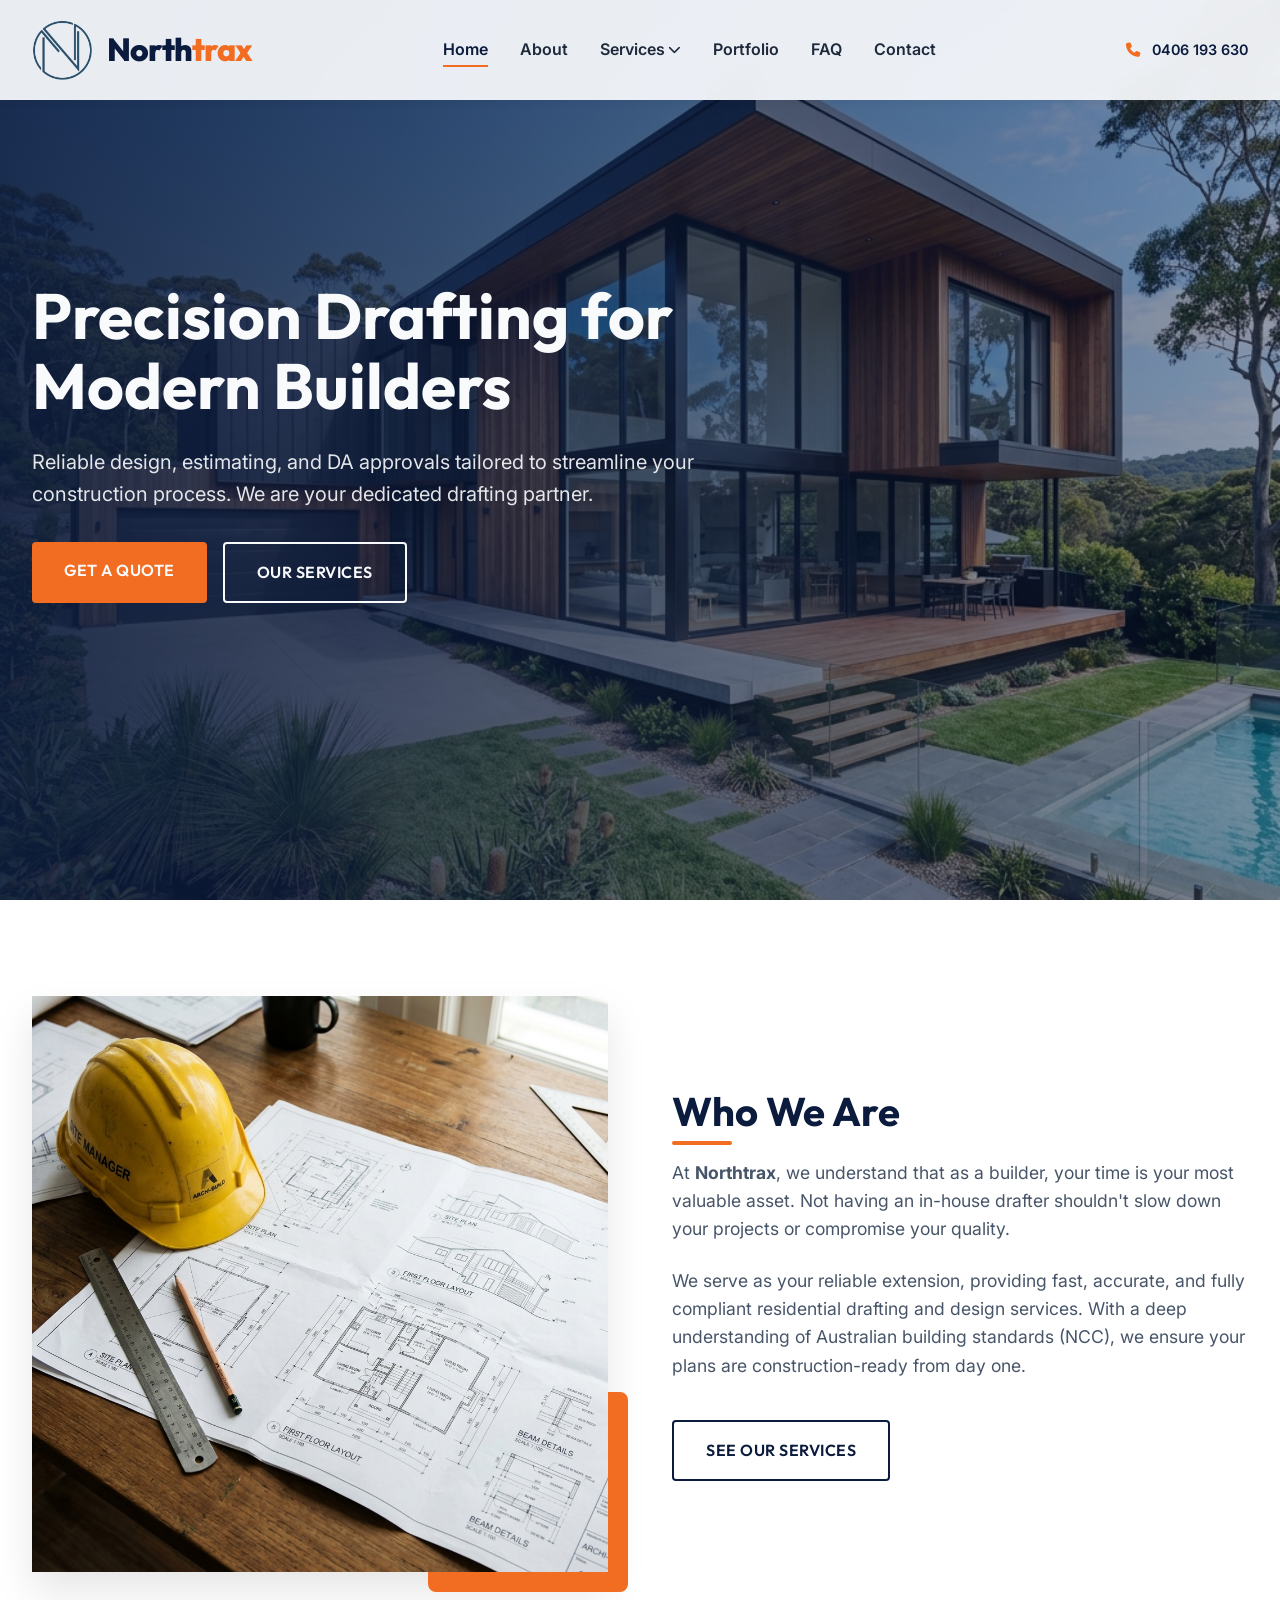
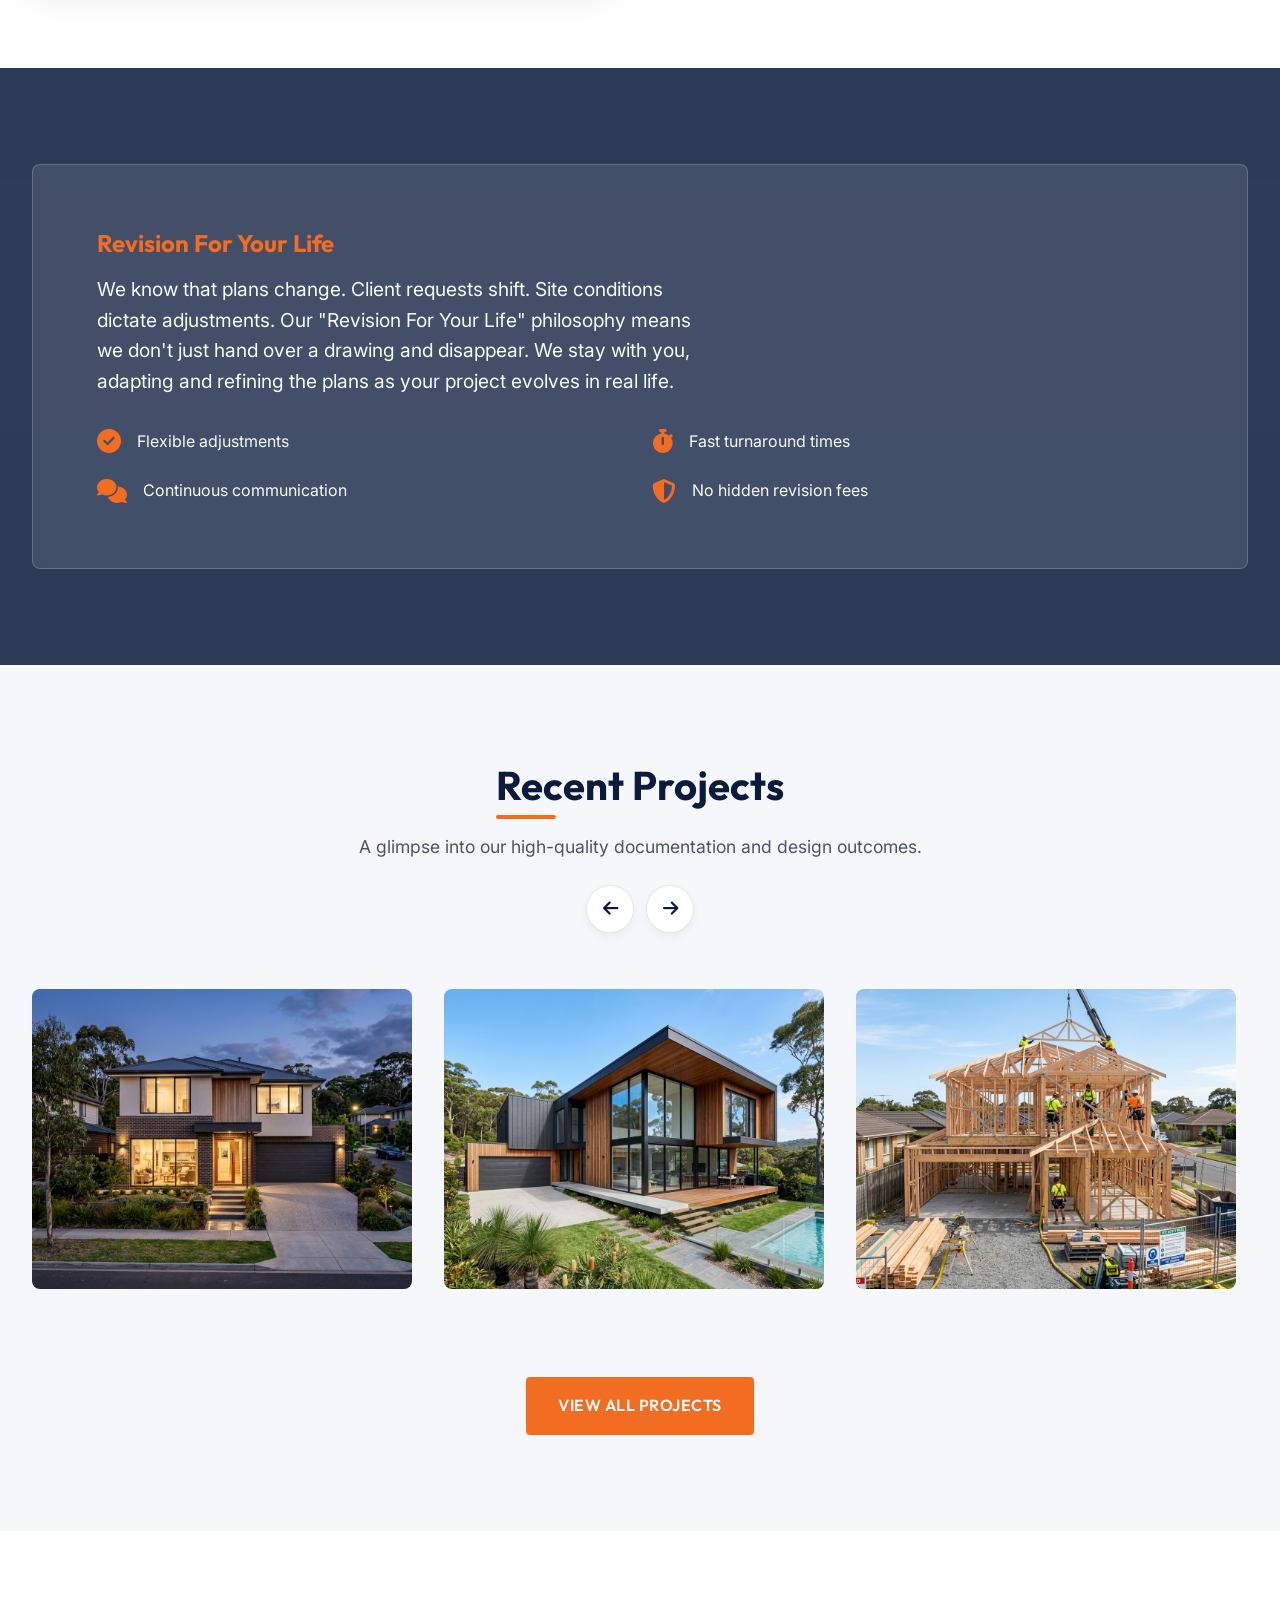
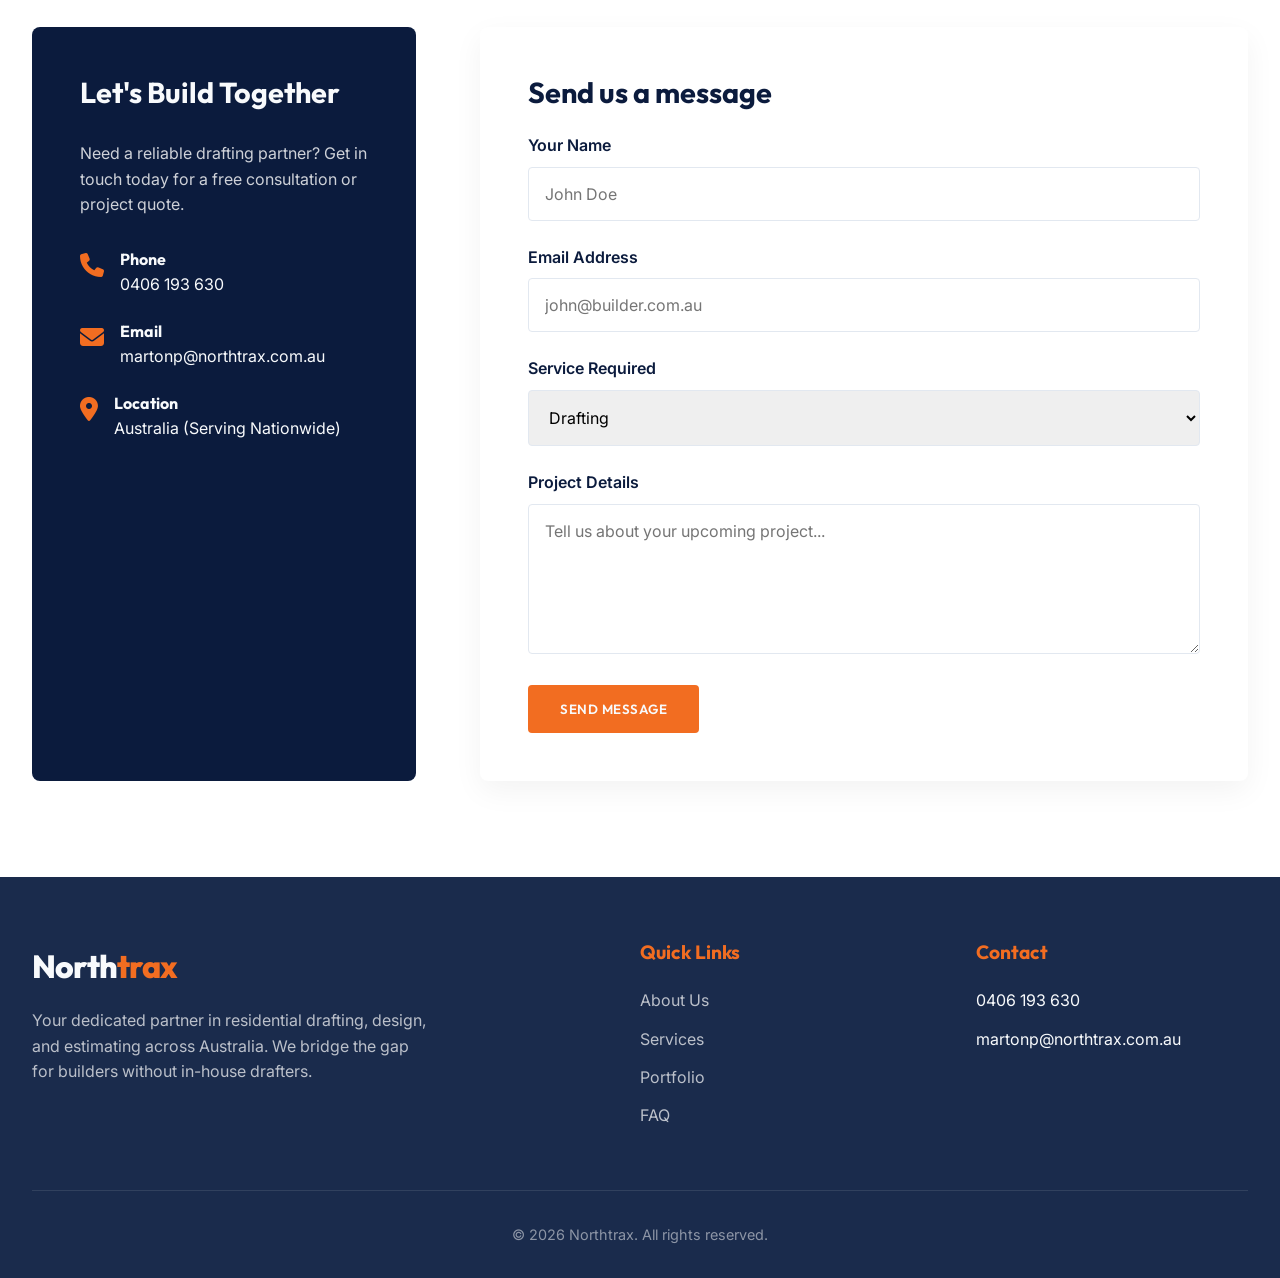
==== commit a76f3913: "07.06.2026" ====
--- a/index.html
+++ b/index.html
@@ -30,7 +30,17 @@
       <nav class="nav-links">
         <a href="#home" class="active">Home</a>
         <a href="#about">About</a>
-        <a href="#services">Services</a>
+        <div class="nav-dropdown">
+          <a href="services.html" class="dropdown-toggle">Services <i class="fa-solid fa-chevron-down" style="font-size: 0.8em; margin-left: 3px;"></i></a>
+          <div class="dropdown-menu">
+            <a href="services.html#srv-drafting">Residential Drafting</a>
+            <a href="services.html#srv-townhouse-duplex">Townhouse & Duplex Design</a>
+            <a href="services.html#srv-medium-density">Medium Density Development</a>
+            <a href="services.html#srv-3d-rendering">3D Rendering & Visualisation</a>
+            <a href="services.html#srv-consulting-estimating">Consulting & Estimating</a>
+            <a href="services.html#srv-property-development">Property Development Support</a>
+          </div>
+        </div>
         <a href="portfolio.html">Portfolio</a>
         <a href="faq.html">FAQ</a>
         <a href="#contact">Contact</a>
@@ -54,7 +64,7 @@
         <p>Reliable design, estimating, and DA approvals tailored to streamline your construction process. We are your dedicated drafting partner.</p>
         <div class="hero-btns">
           <a href="#contact" class="btn btn-primary">Get a Quote</a>
-          <a href="#services" class="btn btn-outline-light">Our Services</a>
+          <a href="services.html" class="btn btn-outline-light">Our Services</a>
         </div>
       </div>
     </div>
@@ -70,164 +80,7 @@
         <h2 class="section-title">Who We Are</h2>
         <p>At <strong>Northtrax</strong>, we understand that as a builder, your time is your most valuable asset. Not having an in-house drafter shouldn't slow down your projects or compromise your quality.</p>
         <p>We serve as your reliable extension, providing fast, accurate, and fully compliant residential drafting and design services. With a deep understanding of Australian building standards (NCC), we ensure your plans are construction-ready from day one.</p>
-        <a href="#services" class="btn btn-outline" style="margin-top: 1rem;">See Our Services</a>
-      </div>
-    </div>
-  </section>
-
-  <!-- Services Detailed -->
-  <section id="services" class="bg-white">
-    <div class="container">
-      <div class="text-center reveal" style="margin-bottom: 4rem;">
-        <h2 class="section-title center">Detailed Services</h2>
-      </div>
-
-      <div class="faq-container" style="max-width: 1000px;"> <!-- Increased max-width for services -->
-        
-        <!-- Service 1 -->
-        <div class="accordion-item">
-          <div class="accordion-header">
-            Residential drafting
-            <i class="fa-solid fa-chevron-down"></i>
-          </div>
-          <div class="accordion-content">
-            <div id="srv-drafting" class="service-item" style="margin: 0;">
-              <div class="service-content">
-                <p>We produce high-quality, comprehensive working drawings that eliminate guesswork on site. Our drafting services are tailored specifically for builders who demand precision and clarity.</p>
-                <ul class="service-list">
-                  <li><i class="fa-solid fa-arrow-right"></i> Floor plans & elevations</li>
-                  <li><i class="fa-solid fa-arrow-right"></i> Section details & construction notes</li>
-                  <li><i class="fa-solid fa-arrow-right"></i> Electrical & plumbing layouts</li>
-                  <li><i class="fa-solid fa-arrow-right"></i> NCC compliant documentation</li>
-                </ul>
-              </div>
-              <div class="service-img">
-                <img src="assets/srv_drafting_1781744736306.png" alt="Residential drafting">
-              </div>
-            </div>
-          </div>
-        </div>
-
-        <!-- Service 2 -->
-        <div class="accordion-item">
-          <div class="accordion-header">
-            Townhouse & Duplex Design
-            <i class="fa-solid fa-chevron-down"></i>
-          </div>
-          <div class="accordion-content">
-            <div id="srv-townhouse-duplex" class="service-item" style="margin: 0;">
-              <div class="service-content">
-                <p>We design multi-dwelling homes built for narrow and high-value blocks — from single dwellings to attached terraces — balancing buildability, privacy, and street appeal.</p>
-                <ul class="service-list">
-                  <li><i class="fa-solid fa-arrow-right"></i> Single, attached & terrace layouts</li>
-                  <li><i class="fa-solid fa-arrow-right"></i> Optimised floor plans for tight sites</li>
-                  <li><i class="fa-solid fa-arrow-right"></i> Privacy & solar access planning</li>
-                  <li><i class="fa-solid fa-arrow-right"></i> Council-ready design packages</li>
-                </ul>
-              </div>
-              <div class="service-img">
-                <img src="assets/srv_townhouse_1781744755090.png" alt="Townhouse & Duplex Design">
-              </div>
-            </div>
-          </div>
-        </div>
-
-        <!-- Service 3 -->
-        <div class="accordion-item">
-          <div class="accordion-header">
-            Medium Density Development
-            <i class="fa-solid fa-chevron-down"></i>
-          </div>
-          <div class="accordion-content">
-            <div id="srv-medium-density" class="service-item" style="margin: 0;">
-              <div class="service-content">
-                <p>We specialise in low-rise medium density projects — townhouses, dual occupancies, and villa developments — designed to meet NSW Low Rise Housing Diversity Code requirements.</p>
-                <ul class="service-list">
-                  <li><i class="fa-solid fa-arrow-right"></i> Dual occupancy & multi-dwelling design</li>
-                  <li><i class="fa-solid fa-arrow-right"></i> Low Rise Housing Diversity Code compliance</li>
-                  <li><i class="fa-solid fa-arrow-right"></i> Yield & feasibility-driven planning</li>
-                  <li><i class="fa-solid fa-arrow-right"></i> DA & CDC pathway documentation</li>
-                </ul>
-              </div>
-              <div class="service-img">
-                <img src="assets/srv_medium_density_1781744768764.png" alt="Medium Density Development">
-              </div>
-            </div>
-          </div>
-        </div>
-
-        <!-- Service 4 -->
-        <div class="accordion-item">
-          <div class="accordion-header">
-            3D Rendering & Visualisation
-            <i class="fa-solid fa-chevron-down"></i>
-          </div>
-          <div class="accordion-content">
-            <div id="srv-3d-rendering" class="service-item" style="margin: 0;">
-              <div class="service-content">
-                <p>We bring designs to life with photorealistic 3D visuals before a single brick is laid — helping you sell faster and secure approvals with confidence.</p>
-                <ul class="service-list">
-                  <li><i class="fa-solid fa-arrow-right"></i> Photorealistic exterior & interior renders</li>
-                  <li><i class="fa-solid fa-arrow-right"></i> Marketing-ready imagery for sales</li>
-                  <li><i class="fa-solid fa-arrow-right"></i> Design walkthroughs for clients</li>
-                  <li><i class="fa-solid fa-arrow-right"></i> Visuals to support approval submissions</li>
-                </ul>
-              </div>
-              <div class="service-img">
-                <img src="assets/srv_3d_render_1781744783478.png" alt="3D Rendering & Visualisation">
-              </div>
-            </div>
-          </div>
-        </div>
-
-        <!-- Service 5 -->
-        <div class="accordion-item">
-          <div class="accordion-header">
-            Development Consulting & Estimating
-            <i class="fa-solid fa-chevron-down"></i>
-          </div>
-          <div class="accordion-content">
-            <div id="srv-consulting-estimating" class="service-item" style="margin: 0;">
-              <div class="service-content">
-                <p>We help you understand what your site can deliver and what it will cost — combining planning advice with accurate cost estimates so you can invest with clarity.</p>
-                <ul class="service-list">
-                  <li><i class="fa-solid fa-arrow-right"></i> Site feasibility & highest-use analysis</li>
-                  <li><i class="fa-solid fa-arrow-right"></i> DA vs CDC pathway advice</li>
-                  <li><i class="fa-solid fa-arrow-right"></i> Detailed quantity take-offs</li>
-                  <li><i class="fa-solid fa-arrow-right"></i> Construction cost estimating</li>
-                </ul>
-              </div>
-              <div class="service-img">
-                <img src="assets/srv_consulting_1781744797704.png" alt="Development Consulting & Estimating">
-              </div>
-            </div>
-          </div>
-        </div>
-
-        <!-- Service 6 -->
-        <div class="accordion-item">
-          <div class="accordion-header">
-            Property Development
-            <i class="fa-solid fa-chevron-down"></i>
-          </div>
-          <div class="accordion-content">
-            <div id="srv-property-development" class="service-item" style="margin: 0;">
-              <div class="service-content">
-                <p>We support your project end-to-end — from raw land to a completed build — managing design, approvals, and delivery so you have a single trusted partner throughout.</p>
-                <ul class="service-list">
-                  <li><i class="fa-solid fa-arrow-right"></i> Land assessment & acquisition support</li>
-                  <li><i class="fa-solid fa-arrow-right"></i> Full design-to-approval management</li>
-                  <li><i class="fa-solid fa-arrow-right"></i> Builder & consultant coordination</li>
-                  <li><i class="fa-solid fa-arrow-right"></i> End-to-end project delivery</li>
-                </ul>
-              </div>
-              <div class="service-img">
-                <img src="assets/srv_property_dev_1781744816630.png" alt="Property Development">
-              </div>
-            </div>
-          </div>
-        </div>
-
+        <a href="services.html" class="btn btn-outline" style="margin-top: 1rem;">See Our Services</a>
       </div>
     </div>
   </section>
@@ -263,39 +116,72 @@
     </div>
   </section>
 
-  <!-- Portfolio Preview -->
+  <!-- Portfolio Preview Slider -->
   <section class="bg-light">
     <div class="container">
-      <div class="text-center reveal">
-        <h2 class="section-title center">Recent Projects</h2>
-        <p style="margin-top: 1rem; color: var(--text-gray); font-size: 1.1rem;">A glimpse into our high-quality documentation and design outcomes.</p>
-      </div>
-
-      <div class="portfolio-grid reveal">
-        <div class="portfolio-item">
-          <img src="assets/portfolio_1_1779926516199.png" alt="Project 1">
-          <div class="portfolio-overlay">
-            <h3>Modern Suburbia</h3>
-            <p>Design & Drafting</p>
-          </div>
-        </div>
-        <div class="portfolio-item">
-          <img src="assets/hero_bg_1779926482431.png" alt="Project 2">
-          <div class="portfolio-overlay">
-            <h3>Coastal Retreat</h3>
-            <p>Drafting & DA</p>
-          </div>
-        </div>
-        <div class="portfolio-item">
-          <img src="assets/portfolio_2_1779926530004.png" alt="Project 3">
-          <div class="portfolio-overlay">
-            <h3>Urban Duplex</h3>
-            <p>Estimating</p>
-          </div>
-        </div>
-      </div>
-
-      <div class="view-all-wrapper reveal">
+      <div class="text-center reveal" style="margin-bottom: 2.5rem;">
+        <h2 class="section-title">Recent Projects</h2>
+        <p style="color: var(--text-gray); font-size: 1.1rem; margin-top: 0.5rem; max-width: 600px; margin-left: auto; margin-right: auto;">A glimpse into our high-quality documentation and design outcomes.</p>
+        <div style="display: flex; gap: 12px; justify-content: center; margin-top: 1.5rem;">
+          <button id="projPrev" class="slider-arrow" aria-label="Previous Projects"><i class="fa-solid fa-arrow-left"></i></button>
+          <button id="projNext" class="slider-arrow" aria-label="Next Projects"><i class="fa-solid fa-arrow-right"></i></button>
+        </div>
+      </div>
+
+      <div class="portfolio-slider-wrapper reveal">
+        <div class="portfolio-slider">
+          <!-- Project 1 -->
+          <div class="portfolio-item" onclick="window.location.href='portfolio.html'">
+            <img src="assets/portfolio_1_1779926516199.png" alt="Modern Suburbia">
+            <div class="portfolio-overlay">
+              <h3>Modern Suburbia</h3>
+              <p>Design & Drafting</p>
+            </div>
+          </div>
+          <!-- Project 2 -->
+          <div class="portfolio-item" onclick="window.location.href='portfolio.html'">
+            <img src="assets/hero_bg_1779926482431.png" alt="Coastal Retreat">
+            <div class="portfolio-overlay">
+              <h3>Coastal Retreat</h3>
+              <p>Drafting & DA Approvals</p>
+            </div>
+          </div>
+          <!-- Project 3 -->
+          <div class="portfolio-item" onclick="window.location.href='portfolio.html'">
+            <img src="assets/portfolio_2_1779926530004.png" alt="Urban Duplex">
+            <div class="portfolio-overlay">
+              <h3>Urban Duplex Construction</h3>
+              <p>Estimating & Consulting</p>
+            </div>
+          </div>
+          <!-- Project 4 -->
+          <div class="portfolio-item" onclick="window.location.href='portfolio.html'">
+            <img src="assets/srv_townhouse_1781744755090.png" alt="Luxury Townhouses">
+            <div class="portfolio-overlay">
+              <h3>Luxury Terrace Living</h3>
+              <p>Townhouse & Duplex Design</p>
+            </div>
+          </div>
+          <!-- Project 5 -->
+          <div class="portfolio-item" onclick="window.location.href='portfolio.html'">
+            <img src="assets/srv_3d_render_1781744783478.png" alt="Contemporary Villa 3D">
+            <div class="portfolio-overlay">
+              <h3>Contemporary Villa</h3>
+              <p>3D Rendering & Visualisation</p>
+            </div>
+          </div>
+          <!-- Project 6 -->
+          <div class="portfolio-item" onclick="window.location.href='portfolio.html'">
+            <img src="assets/srv_medium_density_1781744768764.png" alt="Medium Density Terraces">
+            <div class="portfolio-overlay">
+              <h3>Parkside Multi-Dwelling</h3>
+              <p>Medium Density Development</p>
+            </div>
+          </div>
+        </div>
+      </div>
+
+      <div class="view-all-wrapper reveal" style="margin-top: 2rem;">
         <a href="portfolio.html" class="btn btn-primary">View All Projects</a>
       </div>
     </div>
@@ -376,7 +262,7 @@
           <h4>Quick Links</h4>
           <ul>
             <li><a href="#about">About Us</a></li>
-            <li><a href="#services">Services</a></li>
+            <li><a href="services.html">Services</a></li>
             <li><a href="portfolio.html">Portfolio</a></li>
             <li><a href="faq.html">FAQ</a></li>
           </ul>
--- a/styles.css
+++ b/styles.css
@@ -23,6 +23,14 @@
   box-sizing: border-box;
 }
 
+html {
+  scroll-behavior: smooth;
+}
+
+[id] {
+  scroll-margin-top: 180px !important;
+}
+
 body {
   font-family: var(--font-main);
   color: var(--text-dark);
@@ -131,9 +139,9 @@
   border-radius: 2px;
 }
 
-.section-title.center::after {
-  left: 50%;
-  transform: translateX(-50%);
+.section-title::after, .section-title.center::after {
+  left: 0 !important;
+  transform: none !important;
 }
 
 .bg-navy .section-title {
@@ -225,6 +233,66 @@
   color: var(--primary-navy);
 }
 
+/* Dropdown Menu */
+.nav-dropdown {
+  position: relative;
+  display: flex;
+  align-items: center;
+}
+
+.dropdown-toggle {
+  display: flex;
+  align-items: center;
+}
+
+.dropdown-menu {
+  position: absolute;
+  top: 100%;
+  left: 0;
+  min-width: 270px;
+  background: var(--bg-white);
+  box-shadow: 0 15px 35px rgba(11, 27, 61, 0.15);
+  border-radius: 8px;
+  padding: 0.5rem 0;
+  opacity: 0;
+  visibility: hidden;
+  transform: translateY(12px);
+  transition: all 0.3s cubic-bezier(0.16, 1, 0.3, 1);
+  z-index: 1000;
+  border: 1px solid var(--border-light);
+}
+
+.nav-dropdown:hover .dropdown-menu {
+  opacity: 1;
+  visibility: visible;
+  transform: translateY(0);
+}
+
+.dropdown-menu a {
+  display: block;
+  padding: 0.8rem 1.5rem;
+  color: var(--text-dark) !important;
+  font-size: 0.95rem;
+  font-weight: 500 !important;
+  transition: all 0.2s ease !important;
+  border-bottom: 1px solid rgba(0,0,0,0.04);
+  white-space: nowrap;
+}
+
+.dropdown-menu a:last-child {
+  border-bottom: none;
+}
+
+.dropdown-menu a::after {
+  display: none !important;
+}
+
+.dropdown-menu a:hover {
+  background-color: #F8FAFC;
+  color: var(--accent-orange) !important;
+  padding-left: 1.85rem;
+}
+
 .contact-info-top {
   display: flex;
   gap: 1.5rem;
@@ -486,6 +554,75 @@
   margin-top: 3rem;
 }
 
+/* Horizontal Project Slider */
+.portfolio-slider-wrapper {
+  position: relative;
+  overflow: hidden;
+  padding: 1rem 0 2rem;
+}
+
+.portfolio-slider {
+  display: flex;
+  gap: 2rem;
+  overflow-x: auto;
+  scroll-snap-type: x mandatory;
+  padding-bottom: 1.5rem;
+  -webkit-overflow-scrolling: touch;
+}
+
+.portfolio-slider::-webkit-scrollbar {
+  height: 8px;
+}
+
+.portfolio-slider::-webkit-scrollbar-track {
+  background: rgba(11, 27, 61, 0.06);
+  border-radius: 4px;
+}
+
+.portfolio-slider::-webkit-scrollbar-thumb {
+  background: var(--accent-orange);
+  border-radius: 4px;
+}
+
+.portfolio-slider::-webkit-scrollbar-thumb:hover {
+  background: #d55910;
+}
+
+.portfolio-slider .portfolio-item {
+  flex: 0 0 380px;
+  scroll-snap-align: start;
+}
+
+.slider-arrow {
+  width: 48px;
+  height: 48px;
+  border-radius: 50%;
+  background: var(--bg-white);
+  border: 1px solid var(--border-light);
+  color: var(--primary-navy);
+  font-size: 1.1rem;
+  display: flex;
+  align-items: center;
+  justify-content: center;
+  cursor: pointer;
+  transition: all 0.3s ease;
+  box-shadow: 0 4px 10px rgba(0,0,0,0.05);
+}
+
+.slider-arrow:hover {
+  background: var(--accent-orange);
+  color: var(--text-light);
+  border-color: var(--accent-orange);
+  transform: translateY(-2px);
+  box-shadow: 0 6px 15px rgba(242, 109, 33, 0.3);
+}
+
+@media (max-width: 768px) {
+  .portfolio-slider .portfolio-item {
+    flex: 0 0 85%;
+  }
+}
+
 .portfolio-item {
   position: relative;
   border-radius: 8px;
@@ -770,6 +907,18 @@
   
   .hero h1 { font-size: 2.5rem; }
   .section-title { font-size: 2rem; }
+  
+  /* Revision Section Mobile */
+  .revision-box {
+    padding: 2rem 1.5rem;
+  }
+  .revision-features {
+    grid-template-columns: 1fr;
+    gap: 1rem;
+  }
+  .revision-box p {
+    font-size: 1.05rem !important;
+  }
   
   /* Mobile Menu Active */
   .nav-links.active {
@@ -783,4 +932,27 @@
     padding: 2rem;
     box-shadow: 0 10px 20px rgba(0,0,0,0.1);
   }
-}
+
+  .nav-dropdown {
+    width: 100%;
+    flex-direction: column;
+    align-items: flex-start;
+  }
+  
+  .dropdown-menu {
+    position: static;
+    opacity: 1;
+    visibility: visible;
+    transform: none;
+    box-shadow: none;
+    border: none;
+    background: transparent;
+    padding: 0.5rem 0 0 1rem;
+    min-width: 100%;
+    display: none;
+  }
+  
+  .nav-dropdown:hover .dropdown-menu {
+    display: block;
+  }
+}
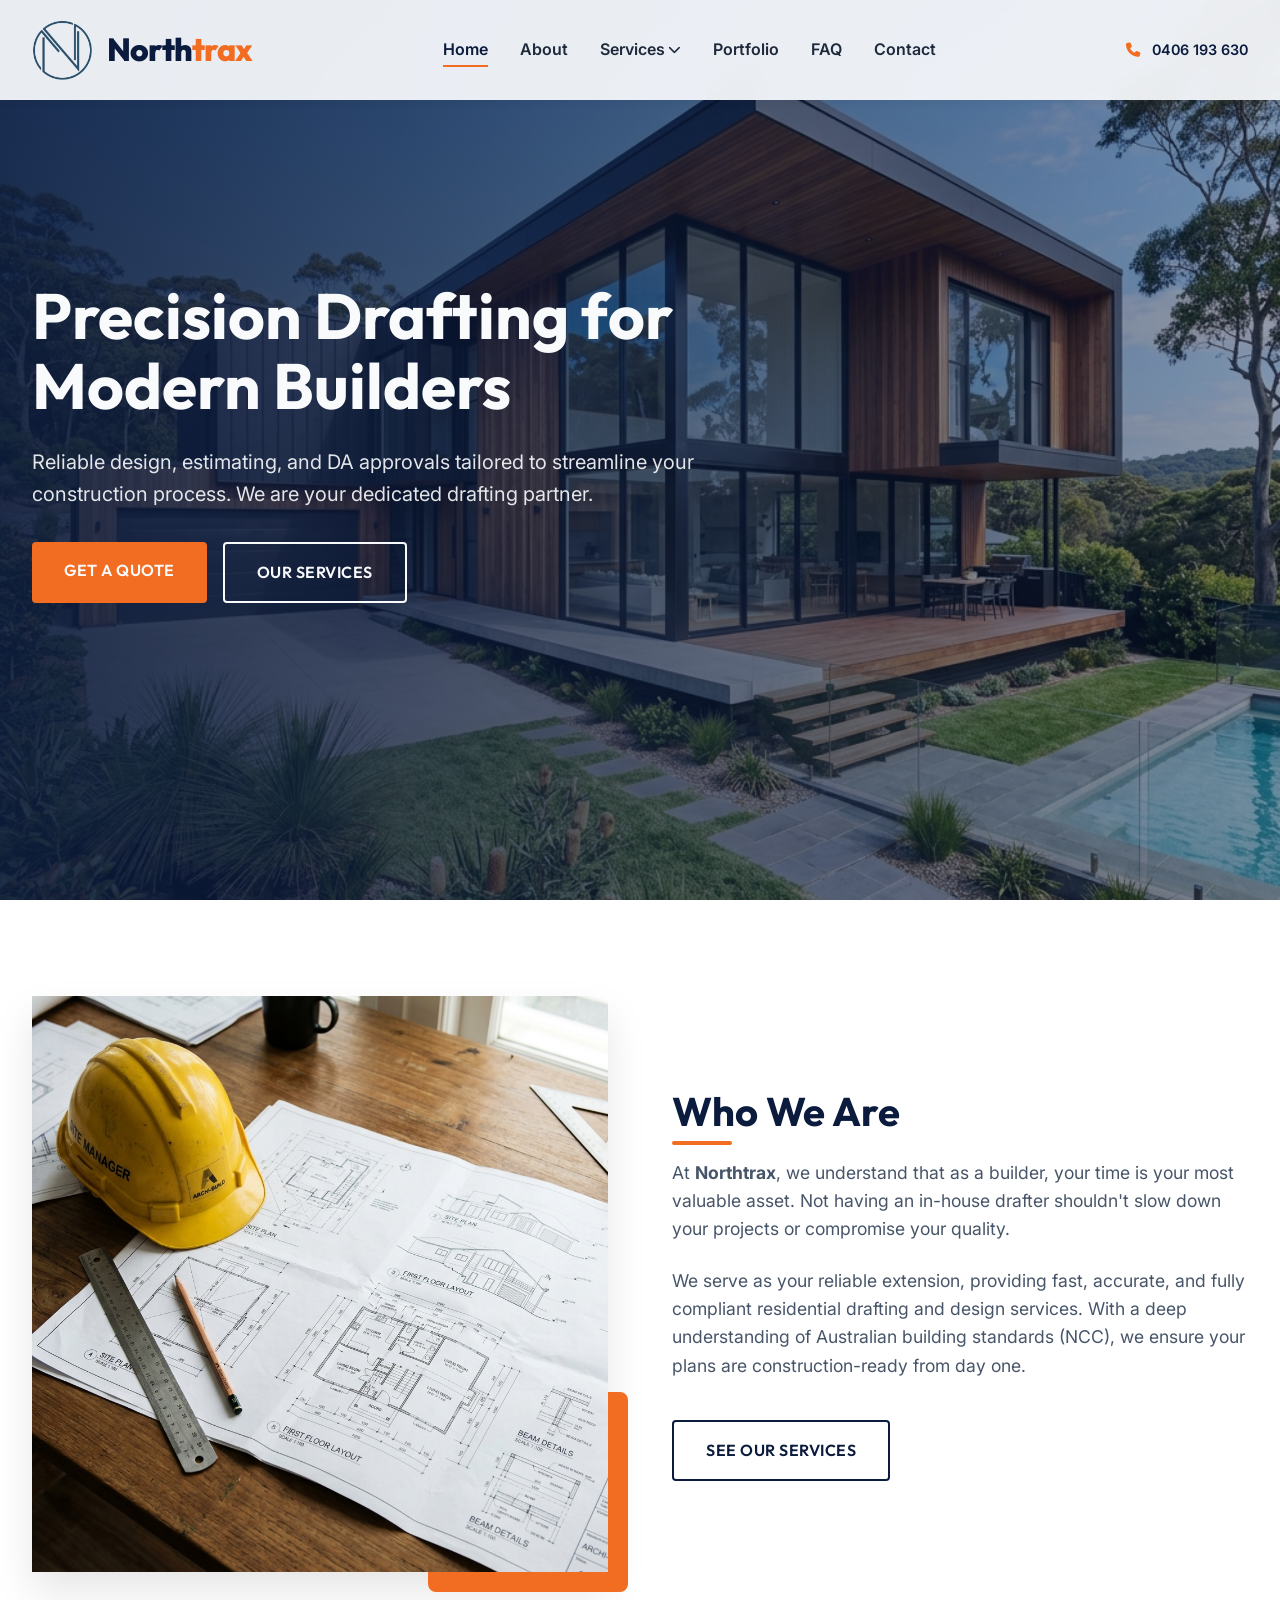
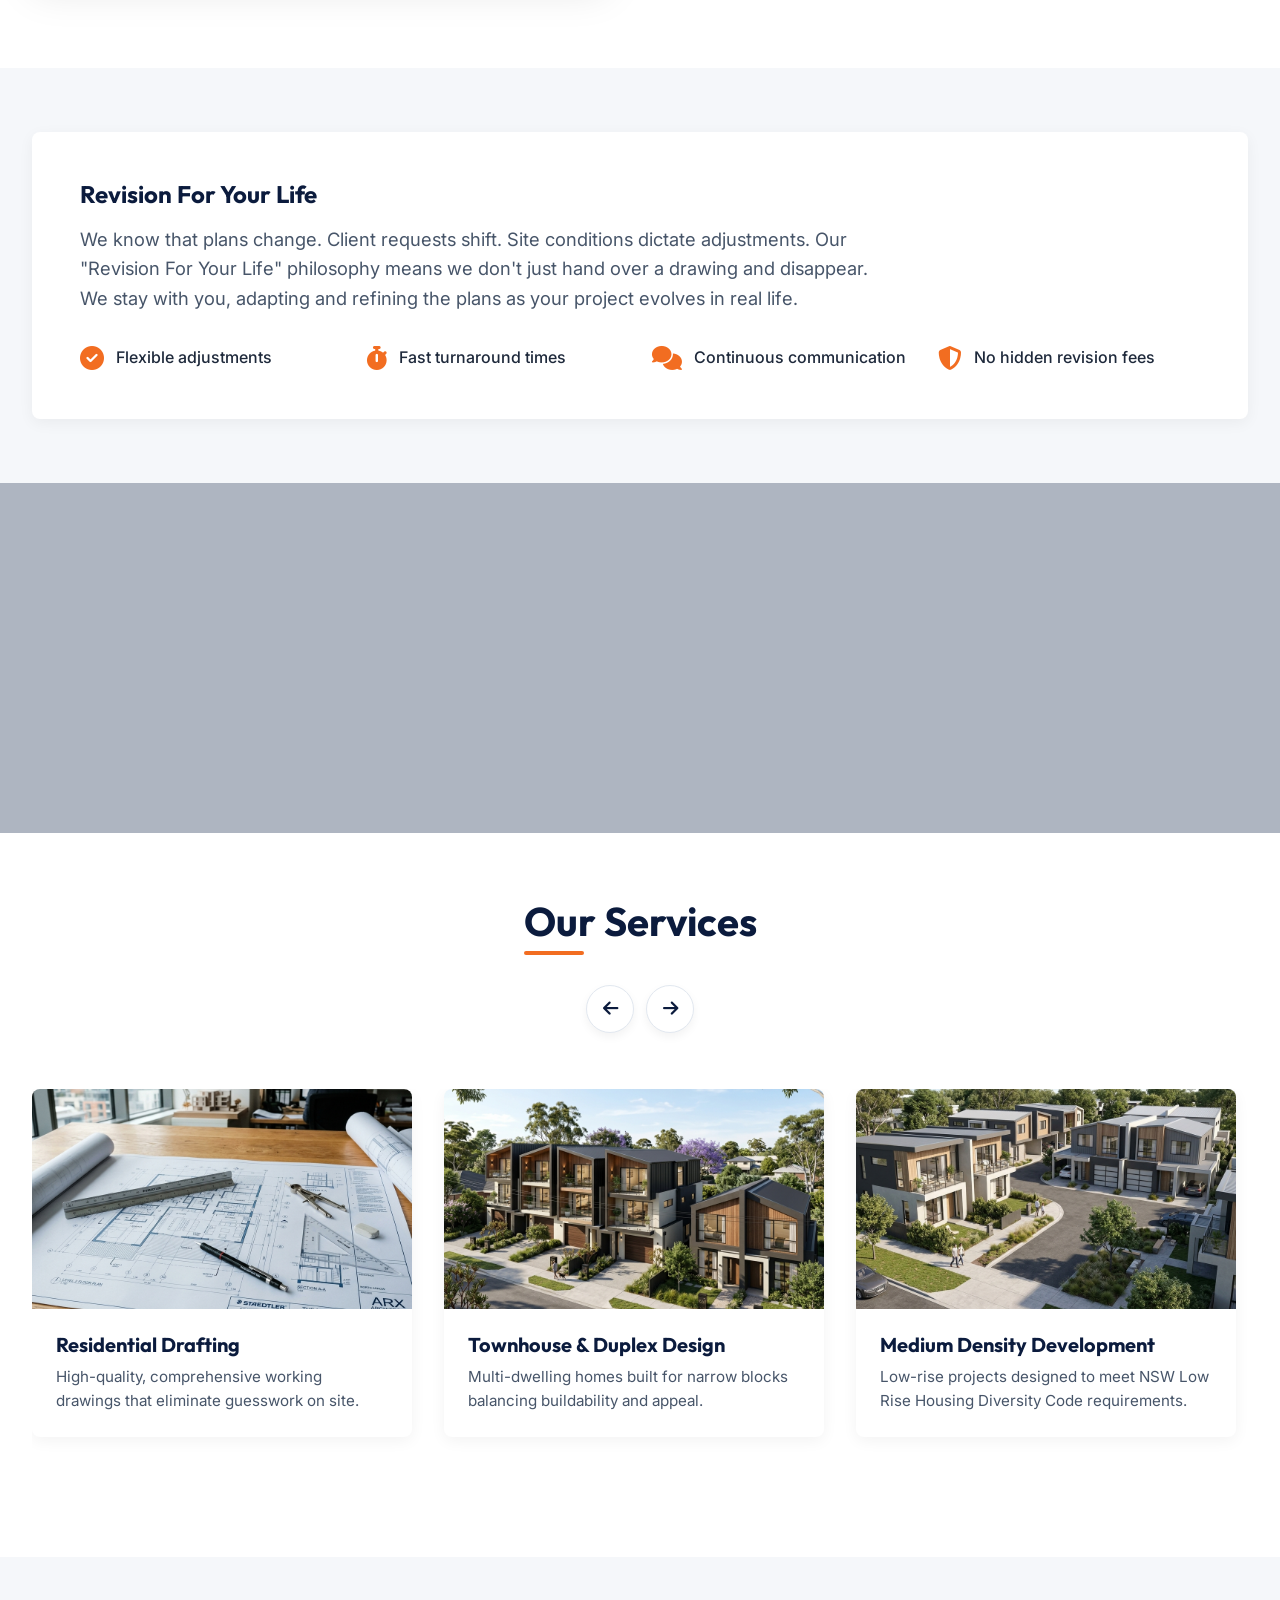
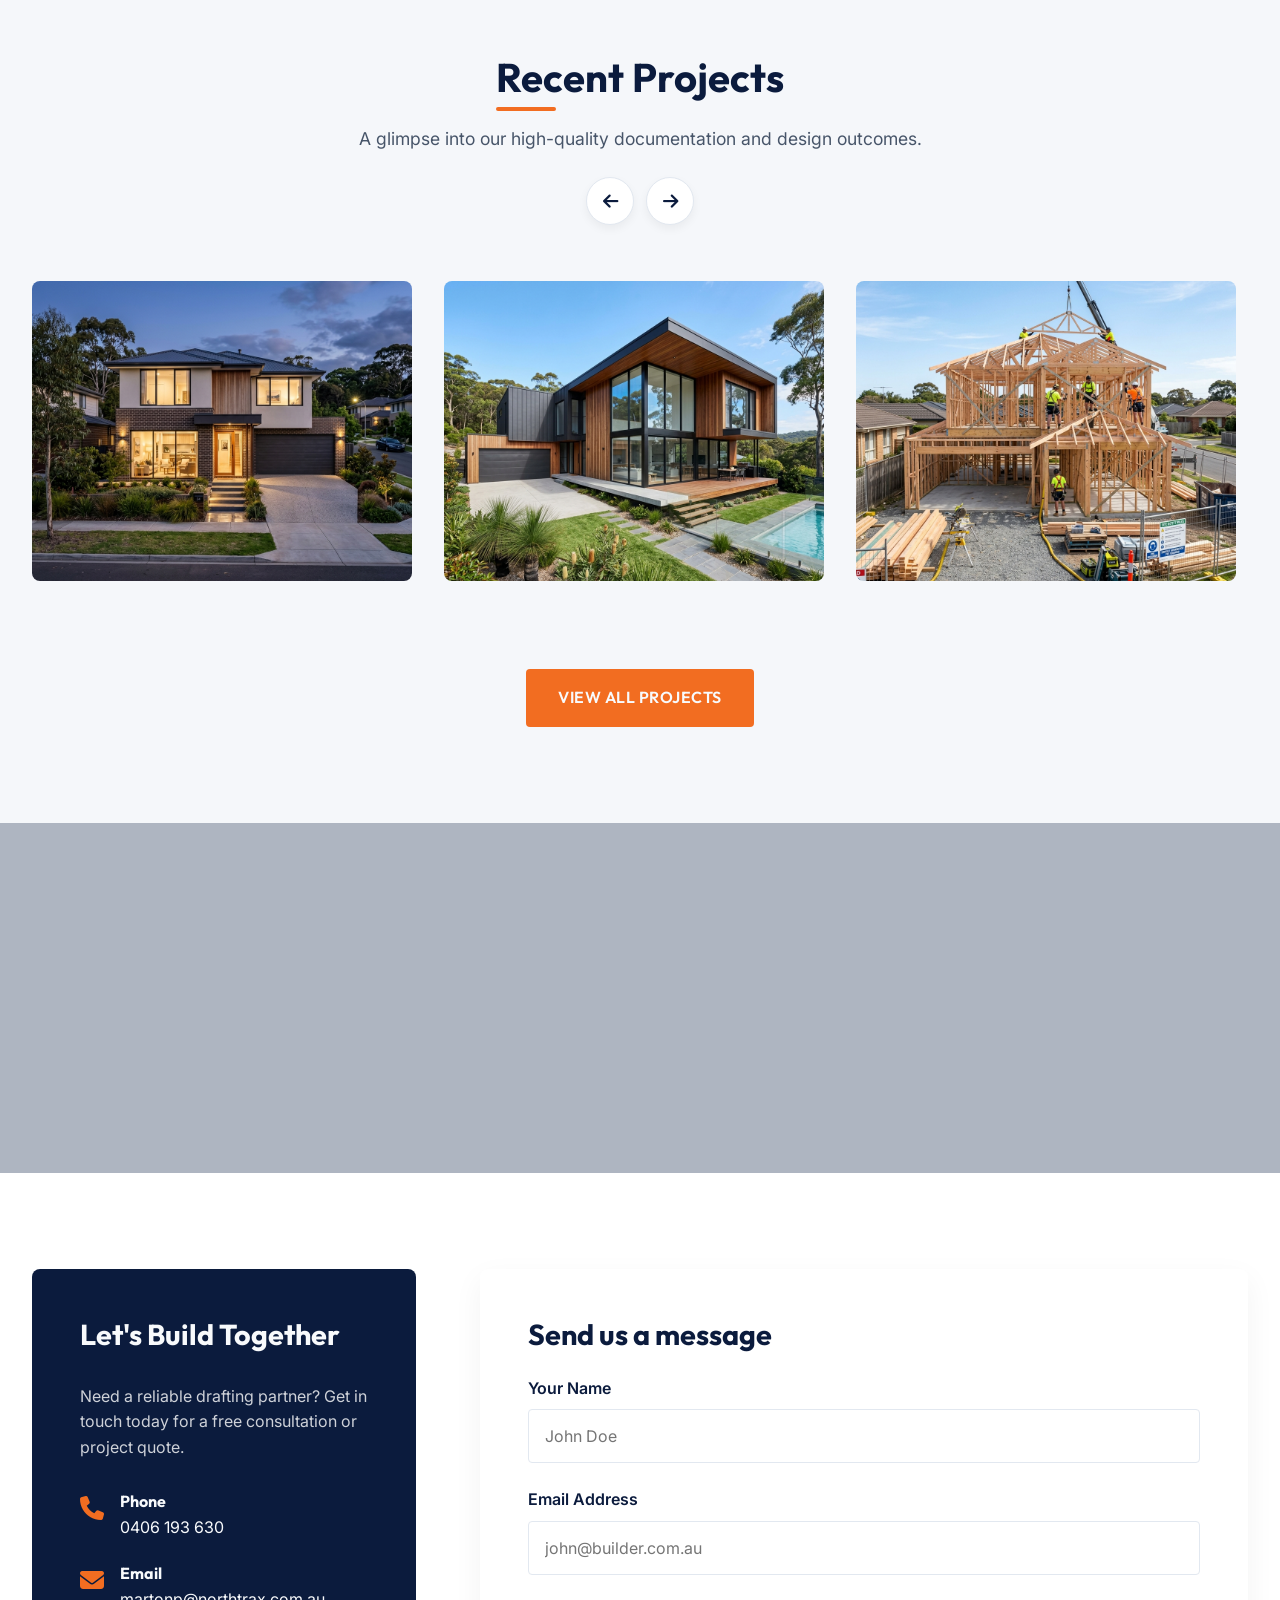
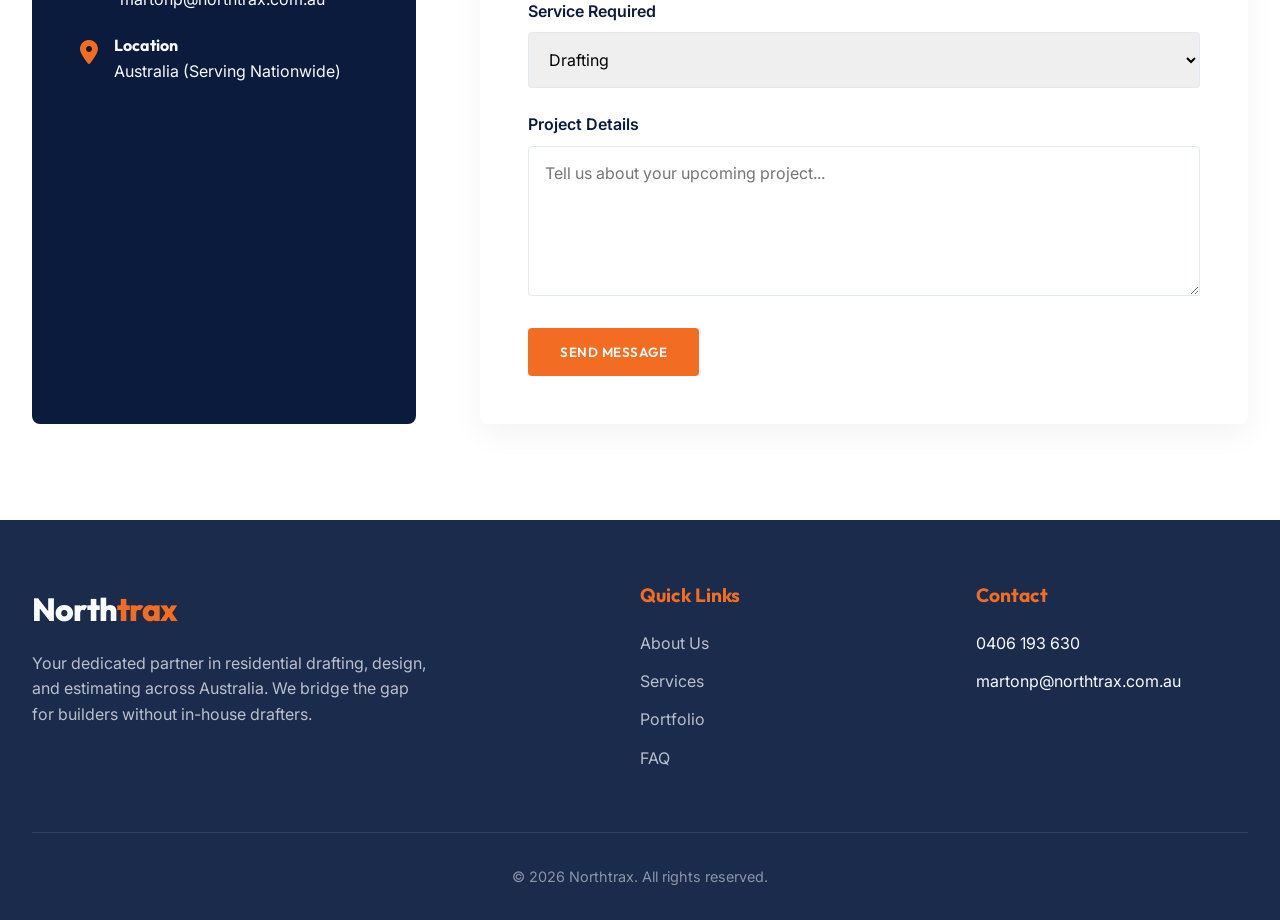
==== commit 2ac04b93: "24.07.2026" ====
--- a/index.html
+++ b/index.html
@@ -85,32 +85,103 @@
     </div>
   </section>
 
-  <!-- Revision for your life -->
-  <section class="revision-section" style="background-image: url('assets/portfolio_2_1779926530004.png'); background-size: cover; background-position: center; background-attachment: fixed;">
-    <div style="position: absolute; top:0; left:0; width:100%; height:100%; background: rgba(11,27,61,0.85); z-index: 1;"></div>
-    <div class="container revision-content">
-      <div class="revision-box reveal">
-        <h2>Revision For Your Life</h2>
-        <p style="font-size: 1.2rem; margin-top: 1rem; max-width: 600px;">
+  <!-- Revision for your life block -->
+  <section class="bg-light" style="padding: 4rem 0;">
+    <div class="container">
+      <div class="reveal" style="background: var(--bg-white, #fff); padding: 3rem; border-radius: 8px; box-shadow: 0 4px 15px rgba(0,0,0,0.05);">
+        <h2 style="color: var(--primary-navy); margin-bottom: 1rem;">Revision For Your Life</h2>
+        <p style="font-size: 1.15rem; color: var(--text-gray); margin-bottom: 2rem; max-width: 800px;">
           We know that plans change. Client requests shift. Site conditions dictate adjustments. Our "Revision For Your Life" philosophy means we don't just hand over a drawing and disappear. We stay with you, adapting and refining the plans as your project evolves in real life.
         </p>
-        <div class="revision-features">
-          <div class="revision-feature">
-            <i class="fa-solid fa-check-circle"></i>
-            <span>Flexible adjustments</span>
-          </div>
-          <div class="revision-feature">
-            <i class="fa-solid fa-stopwatch"></i>
-            <span>Fast turnaround times</span>
-          </div>
-          <div class="revision-feature">
-            <i class="fa-solid fa-comments"></i>
-            <span>Continuous communication</span>
-          </div>
-          <div class="revision-feature">
-            <i class="fa-solid fa-shield-halved"></i>
-            <span>No hidden revision fees</span>
-          </div>
+        <div style="display: grid; grid-template-columns: repeat(auto-fit, minmax(200px, 1fr)); gap: 1.5rem;">
+          <div style="display: flex; align-items: center; gap: 0.75rem;">
+            <i class="fa-solid fa-check-circle" style="color: var(--accent-orange); font-size: 1.5rem;"></i>
+            <span style="font-weight: 500;">Flexible adjustments</span>
+          </div>
+          <div style="display: flex; align-items: center; gap: 0.75rem;">
+            <i class="fa-solid fa-stopwatch" style="color: var(--accent-orange); font-size: 1.5rem;"></i>
+            <span style="font-weight: 500;">Fast turnaround times</span>
+          </div>
+          <div style="display: flex; align-items: center; gap: 0.75rem;">
+            <i class="fa-solid fa-comments" style="color: var(--accent-orange); font-size: 1.5rem;"></i>
+            <span style="font-weight: 500;">Continuous communication</span>
+          </div>
+          <div style="display: flex; align-items: center; gap: 0.75rem;">
+            <i class="fa-solid fa-shield-halved" style="color: var(--accent-orange); font-size: 1.5rem;"></i>
+            <span style="font-weight: 500;">No hidden revision fees</span>
+          </div>
+        </div>
+      </div>
+    </div>
+  </section>
+
+  <!-- Image Ribbon Slider -->
+  <section class="ribbon-slider-section" id="ribbon-slider" style="position: relative; height: 350px; background-image: url('assets/portfolio_2_1779926530004.png'); background-size: cover; background-position: center; background-attachment: fixed; transition: background-image 1s ease-in-out;">
+    <div style="position: absolute; top:0; left:0; width:100%; height:100%; background: rgba(11,27,61,0.3); z-index: 1;"></div>
+  </section>
+
+  <!-- Services Section -->
+  <section class="services-row-section" style="padding: 4rem 0; background: var(--bg-white, #fff);">
+    <div class="container">
+      <div class="text-center reveal" style="margin-bottom: 2.5rem;">
+        <h2 class="section-title">Our Services</h2>
+        <div style="display: flex; gap: 12px; justify-content: center; margin-top: 1.5rem;">
+          <button id="srvPrev" class="slider-arrow" aria-label="Previous Services"><i class="fa-solid fa-arrow-left"></i></button>
+          <button id="srvNext" class="slider-arrow" aria-label="Next Services"><i class="fa-solid fa-arrow-right"></i></button>
+        </div>
+      </div>
+      
+      <div class="portfolio-slider-wrapper reveal">
+        <div class="portfolio-slider" id="services-slider">
+          
+          <div class="service-card" onclick="window.location.href='services.html#srv-drafting'">
+            <img src="assets/srv_drafting_1781744736306.png" alt="Residential Drafting">
+            <div class="service-card-content">
+              <h3>Residential Drafting</h3>
+              <p>High-quality, comprehensive working drawings that eliminate guesswork on site.</p>
+            </div>
+          </div>
+
+          <div class="service-card" onclick="window.location.href='services.html#srv-townhouse-duplex'">
+            <img src="assets/srv_townhouse_1781744755090.png" alt="Townhouse & Duplex Design">
+            <div class="service-card-content">
+              <h3>Townhouse & Duplex Design</h3>
+              <p>Multi-dwelling homes built for narrow blocks balancing buildability and appeal.</p>
+            </div>
+          </div>
+
+          <div class="service-card" onclick="window.location.href='services.html#srv-medium-density'">
+            <img src="assets/srv_medium_density_1781744768764.png" alt="Medium Density Development">
+            <div class="service-card-content">
+              <h3>Medium Density Development</h3>
+              <p>Low-rise projects designed to meet NSW Low Rise Housing Diversity Code requirements.</p>
+            </div>
+          </div>
+
+          <div class="service-card" onclick="window.location.href='services.html#srv-3d-rendering'">
+            <img src="assets/srv_3d_render_1781744783478.png" alt="3D Rendering & Visualisation">
+            <div class="service-card-content">
+              <h3>3D Rendering & Visualisation</h3>
+              <p>Photorealistic 3D visuals that bring designs to life before a single brick is laid.</p>
+            </div>
+          </div>
+
+          <div class="service-card" onclick="window.location.href='services.html#srv-consulting-estimating'">
+            <img src="assets/srv_consulting_1781744797704.png" alt="Development Consulting & Estimating">
+            <div class="service-card-content">
+              <h3>Development Consulting</h3>
+              <p>Expert advice to understand what your site can deliver and what it will cost.</p>
+            </div>
+          </div>
+
+          <div class="service-card" onclick="window.location.href='services.html#srv-property-development'">
+            <img src="assets/srv_property_dev_1781744816630.png" alt="Property Development Support">
+            <div class="service-card-content">
+              <h3>Property Development</h3>
+              <p>End-to-end project support managing design, approvals, and delivery.</p>
+            </div>
+          </div>
+
         </div>
       </div>
     </div>
@@ -185,6 +256,11 @@
         <a href="portfolio.html" class="btn btn-primary">View All Projects</a>
       </div>
     </div>
+  </section>
+
+  <!-- Image Ribbon Slider 2 -->
+  <section class="ribbon-slider-section" id="ribbon-slider-2" style="position: relative; height: 350px; background-image: url('assets/portfolio_1_1779926516199.png'); background-size: cover; background-position: center; background-attachment: fixed; transition: background-image 1s ease-in-out;">
+    <div style="position: absolute; top:0; left:0; width:100%; height:100%; background: rgba(11,27,61,0.3); z-index: 1;"></div>
   </section>
 
   <!-- Contact -->
--- a/styles.css
+++ b/styles.css
@@ -956,3 +956,47 @@
     display: block;
   }
 }
+
+/* Service Slider Card */
+.portfolio-slider .service-card {
+  flex: 0 0 380px;
+  scroll-snap-align: start;
+  background: var(--bg-white);
+  border-radius: 8px;
+  overflow: hidden;
+  box-shadow: 0 4px 15px rgba(0,0,0,0.05);
+  display: flex;
+  flex-direction: column;
+  transition: transform 0.3s ease, box-shadow 0.3s ease;
+  cursor: pointer;
+}
+@media (max-width: 768px) {
+  .portfolio-slider .service-card {
+    flex: 0 0 85%;
+  }
+}
+.service-card:hover {
+  transform: translateY(-5px);
+  box-shadow: 0 10px 25px rgba(0,0,0,0.1);
+}
+.service-card img {
+  width: 100%;
+  height: 220px;
+  object-fit: cover;
+}
+.service-card-content {
+  padding: 1.5rem;
+  flex: 1;
+  display: flex;
+  flex-direction: column;
+}
+.service-card-content h3 {
+  font-size: 1.25rem;
+  color: var(--primary-navy);
+  margin-bottom: 0.5rem;
+}
+.service-card-content p {
+  color: var(--text-gray);
+  font-size: 0.95rem;
+  margin: 0;
+}
